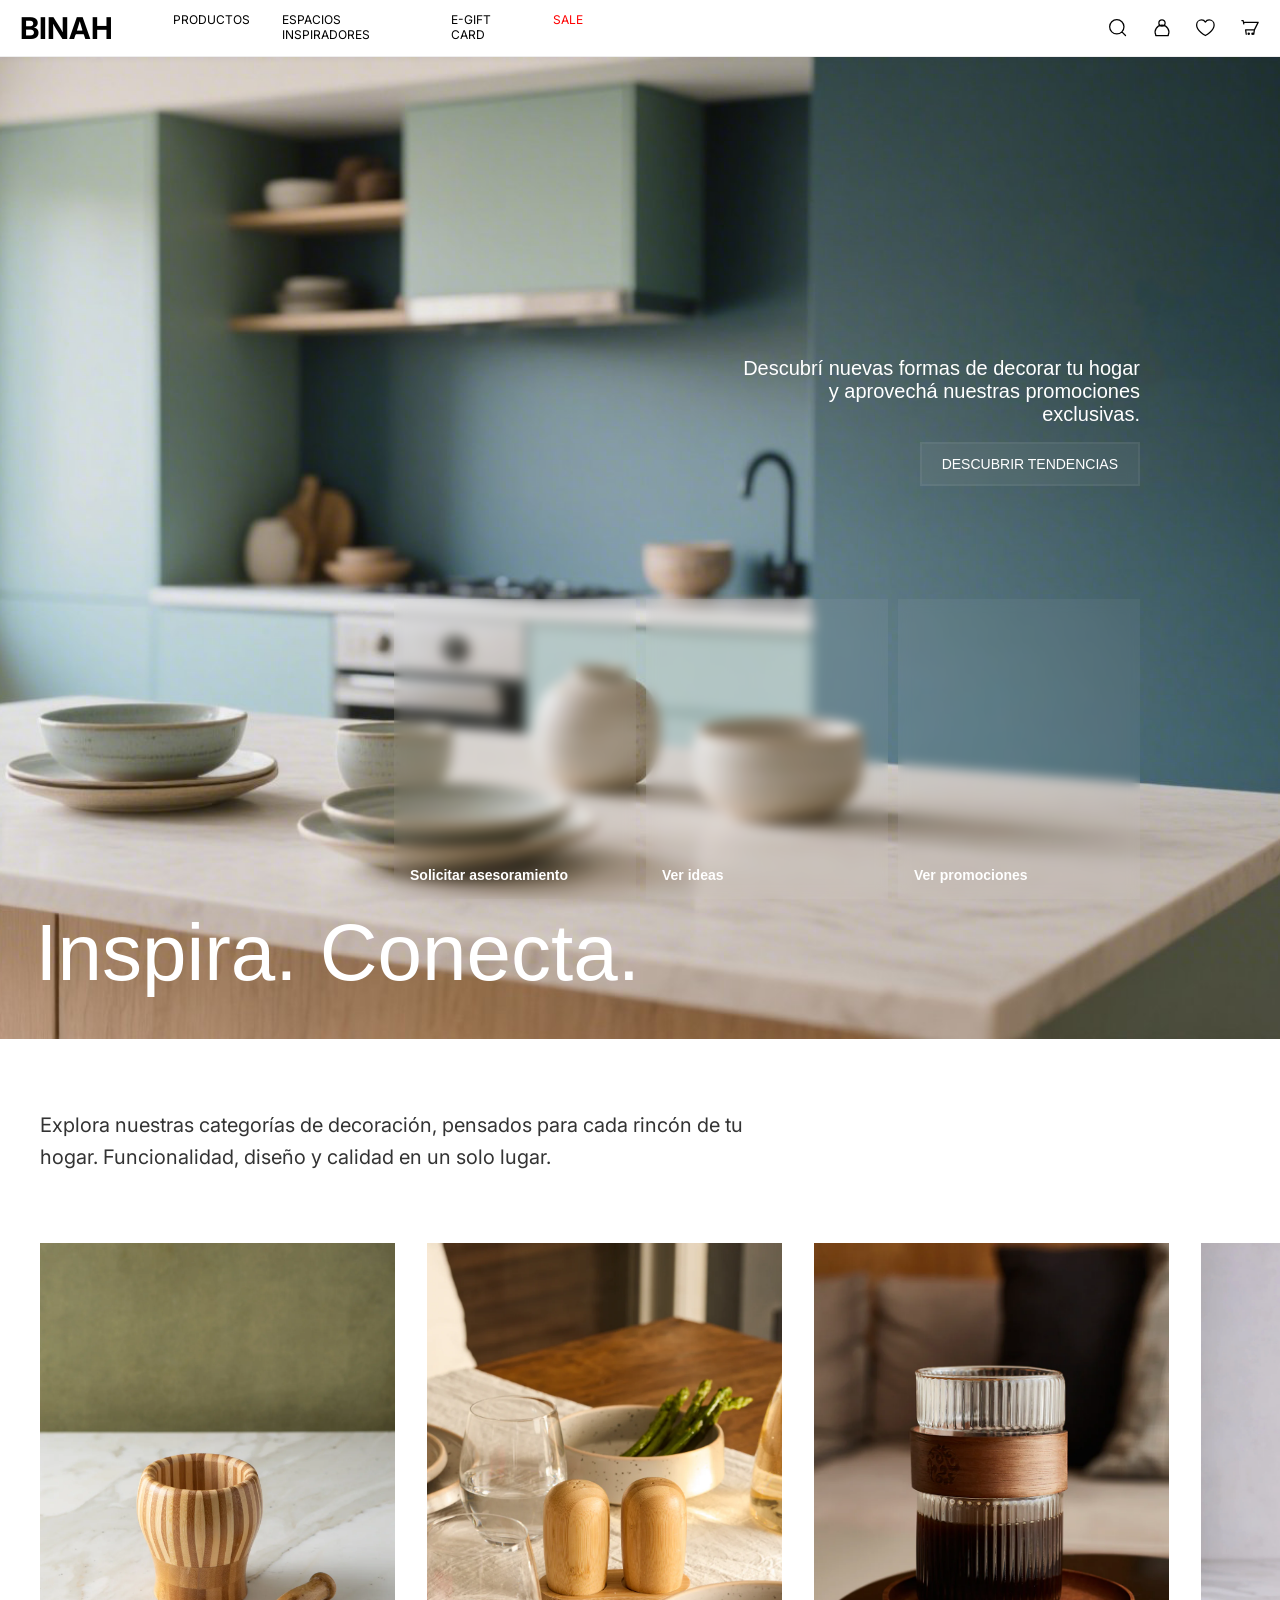
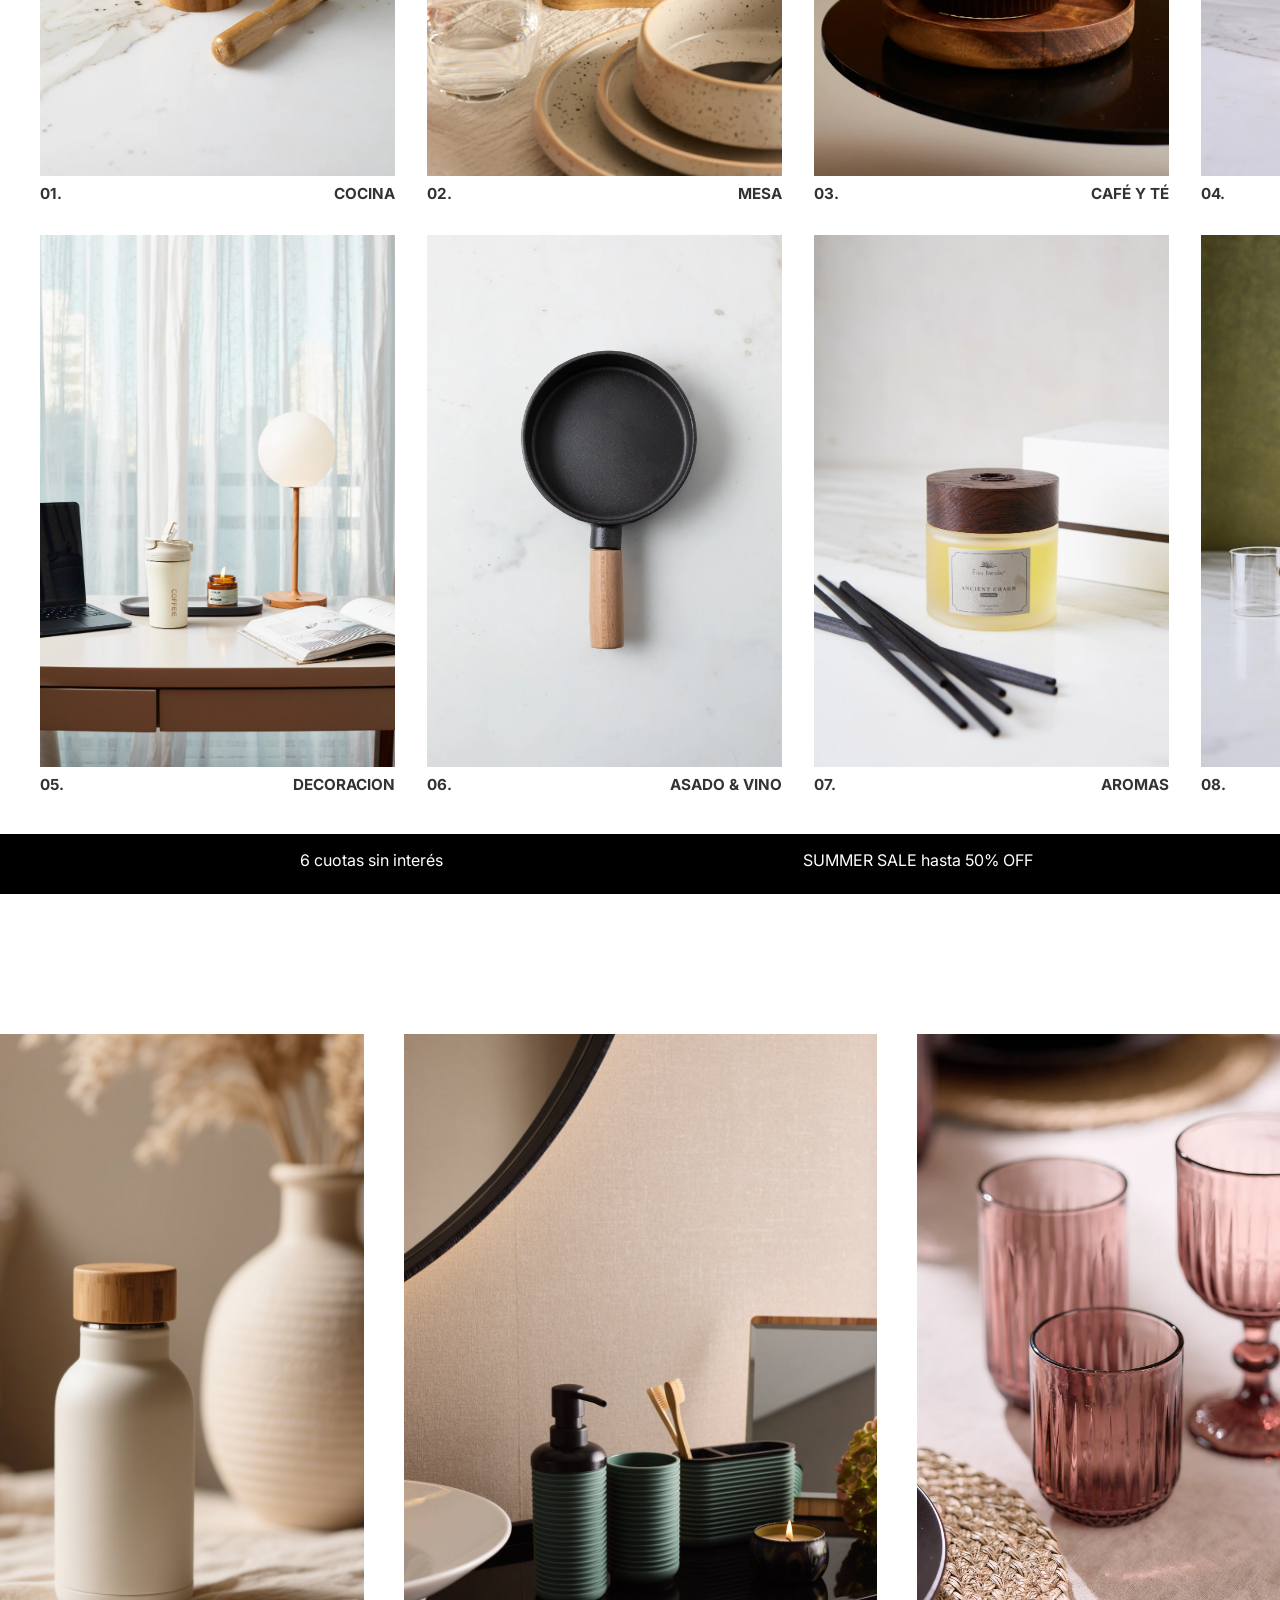
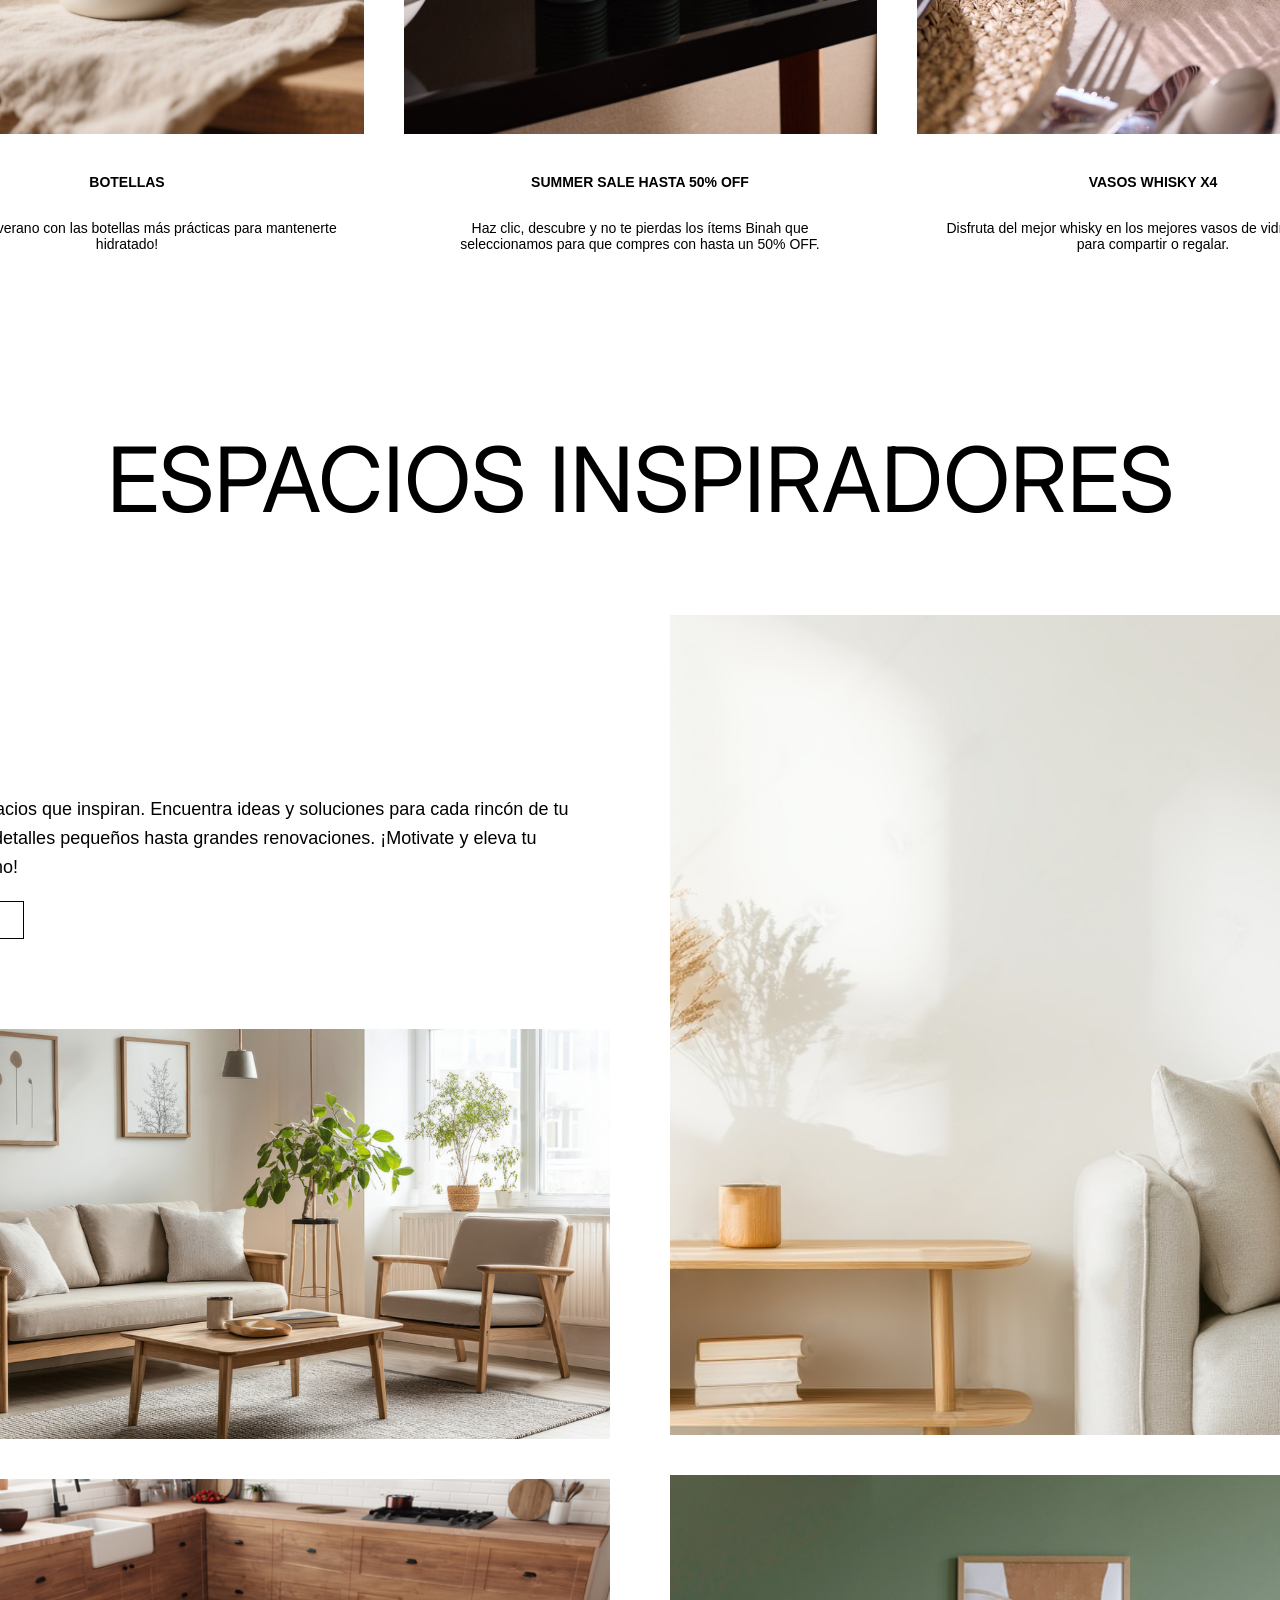
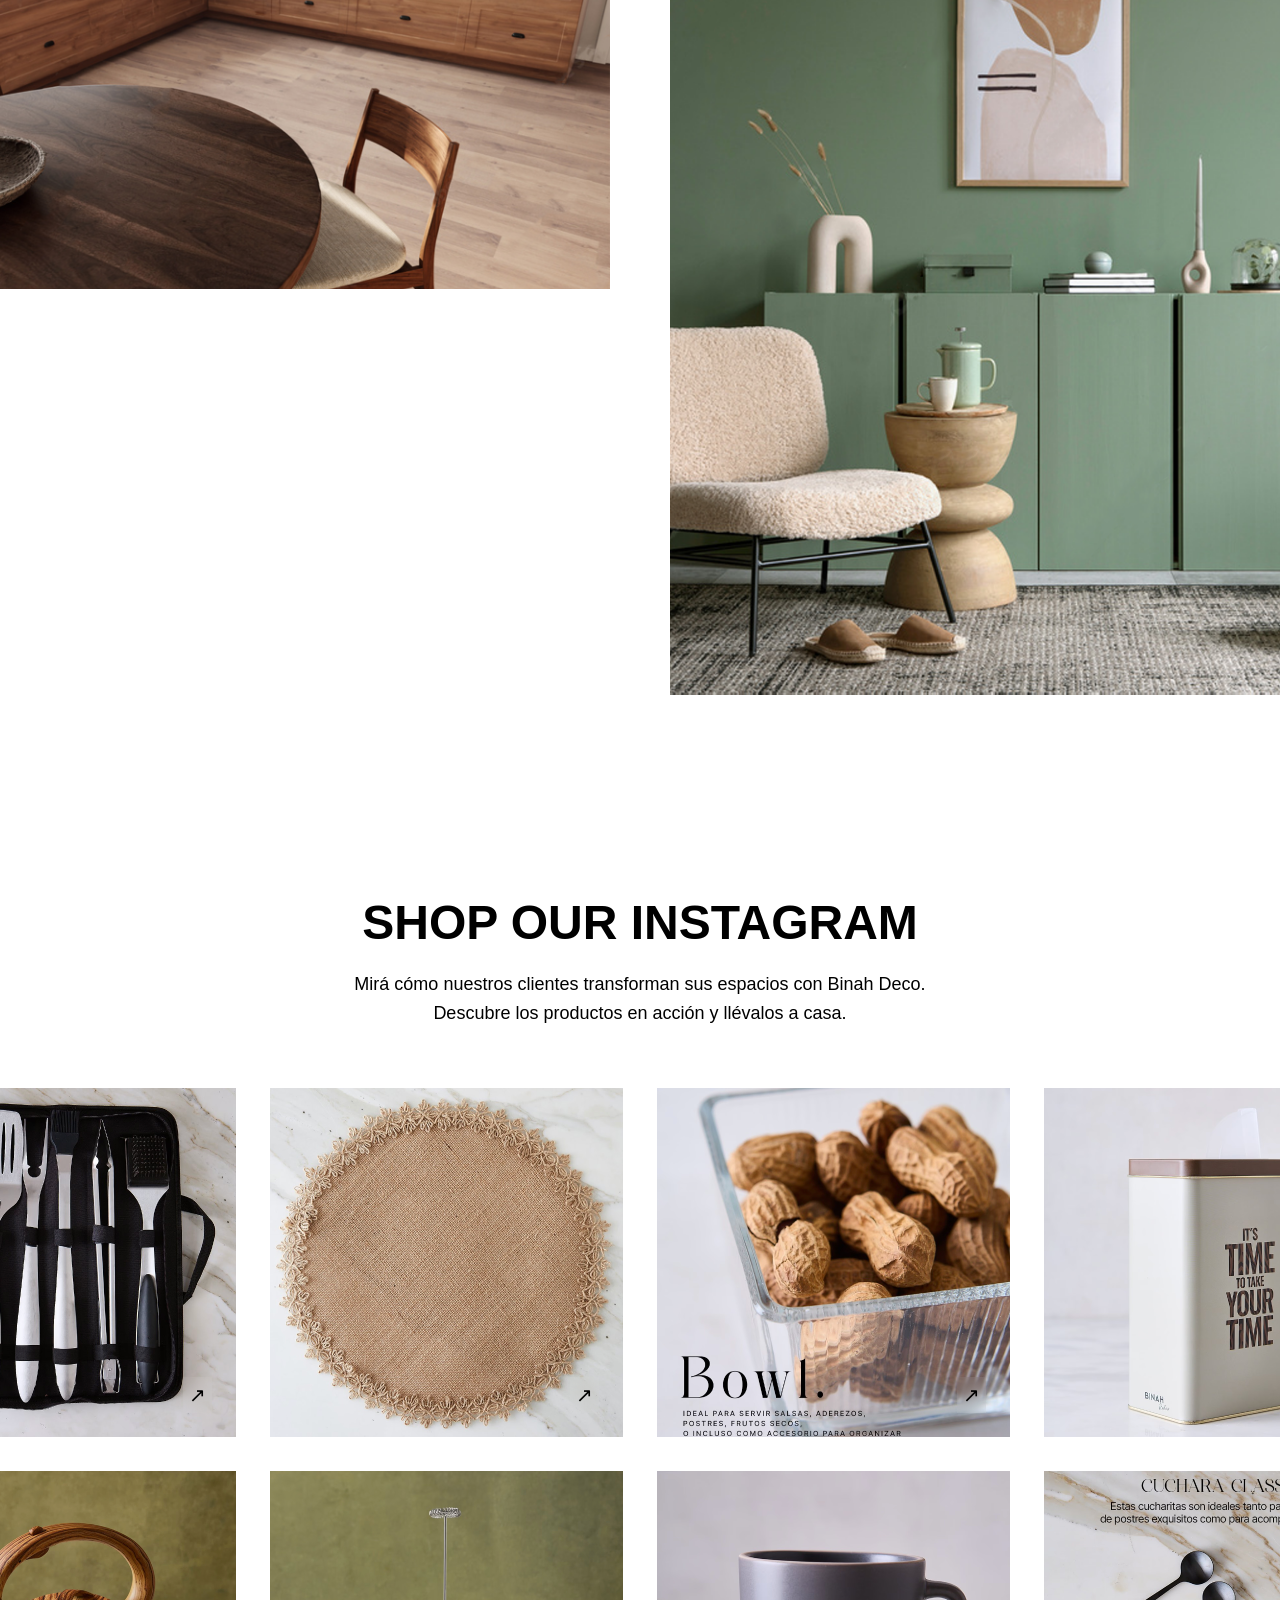
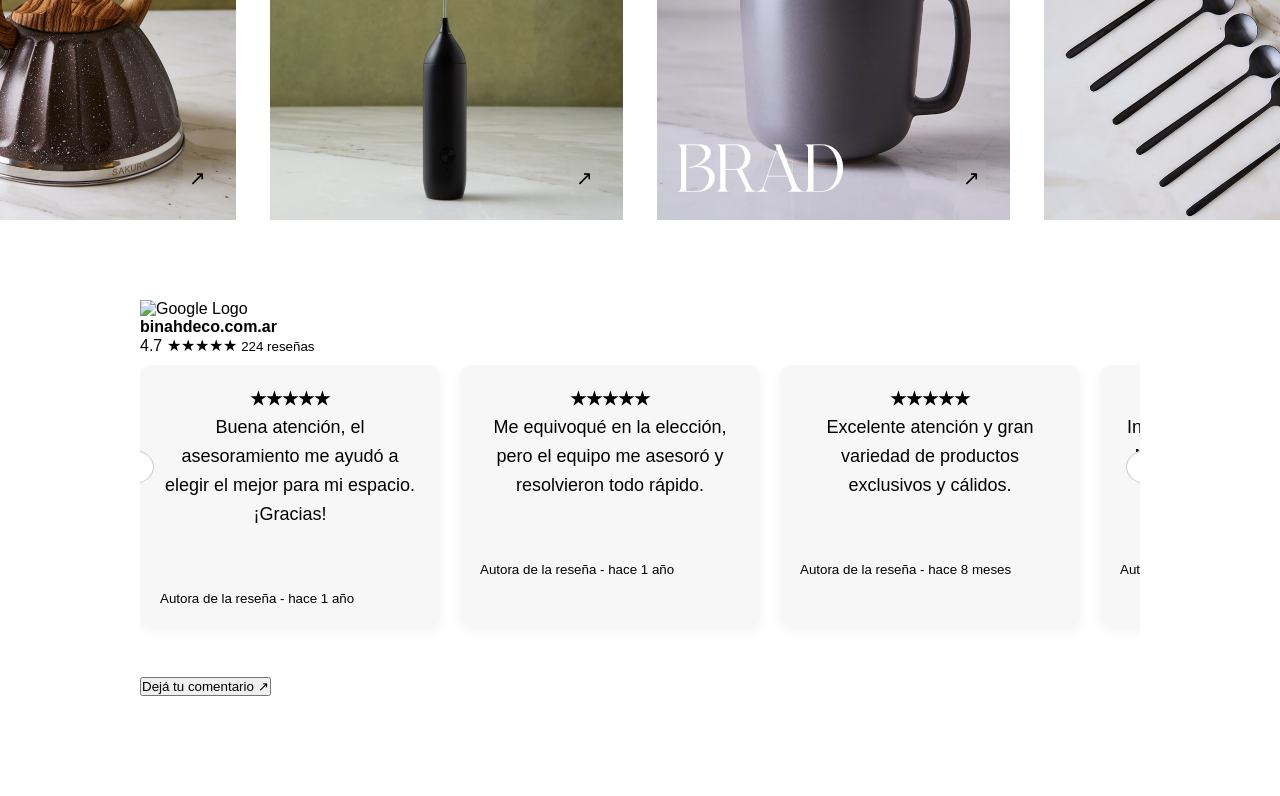
==== index2.html @ 35eef758 "Primer commit: proyecto inicial" ====
<!DOCTYPE html>
<html lang="es">
<head>
  <meta charset="UTF-8" />
  <meta name="viewport" content="width=device-width, initial-scale=1.0" />
  <title>Navbar Binah con Heroicons</title>

  <!-- Google Fonts: Inter -->
  <link href="https://fonts.googleapis.com/css2?family=Inter:wght@400&display=swap" rel="stylesheet">

  <!-- CSS -->
  <link rel="stylesheet" href="styles.css" />
</head>
<body>

  <header class="navbar">
    <div class="logo">BINAH</div>

    <nav class="nav-links">
      <a href="#">PRODUCTOS</a>
      <a href="#">ESPACIOS INSPIRADORES</a>
      <a href="#">E-GIFT CARD</a>
      <a href="#" class="sale">SALE</a>
    </nav>
    <div class="nav-icons">
      <!-- Buscar -->
      <svg xmlns="http://www.w3.org/2000/svg" fill="none" viewBox="0 0 24 24" stroke-width="1.5" stroke="currentColor" class="icon">
        <path stroke-linecap="round" stroke-linejoin="round" d="M21 21l-4.35-4.35m0 0A7.5 7.5 0 104.5 4.5a7.5 7.5 0 0012.15 12.15z" />
      </svg>

      <!-- Usuario -->
      <svg xmlns="http://www.w3.org/2000/svg" fill="none" viewBox="0 0 24 24" stroke-width="1.5" stroke="currentColor" class="icon">
        <path stroke-linecap="round" stroke-linejoin="round" d="M15.75 6a3.75 3.75 0 11-7.5 0 3.75 3.75 0 017.5 0zM4.5 20.25a8.25 8.25 0 1115 0v.75H4.5v-.75z" />
      </svg>

      <!-- Corazón -->
      <svg xmlns="http://www.w3.org/2000/svg" fill="none" viewBox="0 0 24 24" stroke-width="1.5" stroke="currentColor" class="icon">
        <path stroke-linecap="round" stroke-linejoin="round" d="M21.75 8.25c0-3.375-2.625-6-6-6-1.875 0-3.563 1.125-4.5 2.625C10.313 3.375 8.625 2.25 6.75 2.25c-3.375 0-6 2.625-6 6 0 7.125 10.5 12.75 10.5 12.75S21.75 15.375 21.75 8.25z" />
      </svg>

      <!-- Carrito -->
      <svg xmlns="http://www.w3.org/2000/svg" fill="none" viewBox="0 0 24 24" stroke-width="1.5" stroke="currentColor" class="icon">
        <path stroke-linecap="round" stroke-linejoin="round" d="M2.25 3h1.5l.813 4.065M6.75 14.25h10.5l4.5-9H5.31m1.44 9L7.5 19.5M16.5 19.5l.75-5.25m-6.75 5.25a.75.75 0 100-1.5.75.75 0 000 1.5zM15 19.5a.75.75 0 100-1.5.75.75 0 000 1.5z" />
      </svg>
    </div>
  </header>
  <section class="section-container">
    <div class="fixed-content">
      <p>Descubrí nuevas formas de decorar tu hogar y aprovechá nuestras promociones exclusivas.</p>
      <button class="cta-button">Descubrir tendencias</button>
    </div>
  
    <div class="cards-container">
      <div class="card card1">
        <div class="card-front">Solicitar asesoramiento</div>
        <div class="card-back">Te ayudamos a crear el espacio perfecto. ¡Asesoramiento personalizado para tu hogar!</div>
      </div>
  
      <div class="card card2">
        <div class="card-front">Ver ideas</div>
        <div class="card-back">Inspiración para cada rincón. Pequeños espacios, cocinas, livings y más...</div>
      </div>
  
      <div class="card card3">
        <div class="card-front">Ver promociones</div>
        <div class="card-back">Hasta 50% OFF en muebles y deco para renovar tu casa sin gastar de más.</div>
      </div>
    </div>
      <div class="inspiran">
        <div class="inspiran-text">Inspira. Conecta.</div>
      </div>
    </section>
    

    <section class="productos">
        <div class="texto-categorias">
          <p>
            Explora nuestras categorías de decoración, pensados para cada rincón de tu hogar.  
            Funcionalidad, diseño y calidad en un solo lugar.
          </p>
        </div>

      <div class="grid-productos">

        <div class="producto">
          <div class="img-container">
            <img src="img/cocina.webp" alt="01 - Cocina">
            <div class="overlay"></div>
          </div>
          <div class="etiqueta">
              <div class="numero">01.</div>
              <span class="categoria">COCINA</span>
          </div>
        </div>

        <div class="producto">
          <div class="img-container">
            <img src="img/BINAH_128.jpg.webp" alt="02 - Mesa">
            <div class="overlay"></div>
          </div>
          <div class="etiqueta">
            <div class="numero">02.</div>
            <span class="categoria">MESA</span>
          </div>
        </div>

        <div class="producto">
          <div class="img-container">
            <img src="img/cafe.webp" alt="03 - Café y Té">
            <div class="overlay"></div>
          </div>
          <div class="etiqueta">
            <div class="numero">03.</div>
            <span class="categoria">CAFÉ Y TÉ</span>
          </div>
        </div>

        <div class="producto">
          <div class="img-container">
            <img src="img/Imagen.jpg" alt="04 - Baño">
            <div class="overlay"></div>
          </div>
          <div class="etiqueta">
            <div class="numero">04.</div>
            <span class="categoria">BAÑO</span>
          </div>
        </div>

        <div class="producto">
          <div class="img-container">
            <img src="img/deco.webp" alt="05 - Decoracion">
            <div class="overlay"></div>
          </div>
          <div class="etiqueta">
            <div class="numero">05.</div>
            <span class="categoria">DECORACION</span>
          </div>
        </div>

        <div class="producto">
          <div class="img-container">
            <img src="img/asado.webp" alt="06 - ASADO & VINO">
            <div class="overlay"></div>
          </div>
          <div class="etiqueta">
            <div class="numero">06.</div>
            <span class="categoria">ASADO & VINO</span>
          </div>
        </div>

        <div class="producto">
          <div class="img-container">
            <img src="img/BINAH16244.jpg.webp" alt="07 - Café y Té">
            <div class="overlay"></div>
          </div>
          <div class="etiqueta">
            <div class="numero">07.</div>
            <span class="categoria">AROMAS</span>
          </div>
        </div>

        <div class="producto">
          <div class="img-container">
            <img src="img/004241.jpg.webp" alt="08 - Baño">
            <div class="overlay"></div>
          </div>
          <div class="etiqueta">
            <div class="numero">08.</div>
            <span class="categoria">COLLECTION</span>
          </div>
        </div>
    </section>
    
    <section class="banner">
      <div class="carrusel">
        <div class="banner-texto">6 cuotas sin interés</div>
        <div class="banner-texto">SUMMER SALE hasta 50% OFF</div>
        <div class="banner-texto">10% off con transferencia</div>
        <div class="banner-texto">6 cuotas sin interés</div>
        <div class="banner-texto">SUMMER SALE hasta 50% OFF</div>
        <div class="banner-texto">10% off con transferencia</div>
      </div>
    </section>

    <section class="promociones-section">
      <div class="promo-card">
        <div class="promo-image-container">
          <img src="img/01promociones.png" alt="Botellas" />

        </div>
        <div class="promo-text">
          <h3>BOTELLAS</h3>
          <p>¡Disfruta del verano con las botellas más prácticas para mantenerte hidratado!</p>
        </div>
      </div>
    
      <div class="promo-card">
        <div class="promo-image-container">
          <img src="img/BINAH_002_f612bd32-daa3-4259-9622-390a1054abc7.jpg" alt="Summer Sale" />
        </div>
        <div class="promo-text">
          <h3>SUMMER SALE HASTA 50% OFF</h3>
          <p>Haz clic, descubre y no te pierdas los ítems Binah que seleccionamos para que compres con hasta un 50% OFF.</p>
        </div>
      </div>
    
      <div class="promo-card">
        <div class="promo-image-container">
          <img src="img/BINAH00020USOWEB_82a49e91-ad88-4d69-8187-4b93c7827365.jpg.webp" alt="Vasos Whisky" />
        </div>
        <div class="promo-text">
          <h3>VASOS WHISKY X4</h3>
          <p>Disfruta del mejor whisky en los mejores vasos de vidrio, perfectos para compartir o regalar.</p>
        </div>
      </div>
    </section>
    <section class="banner2">
      <div class="carrusel2">
        <div class="banner-texto2">ESPACIOS INSPIRADORES</div>
      </div>
    </section>

    <section class="room-inspiration">
      <div class="room-grid">
        <div class="left-column">
          <div class="text-block">
            <p>Descubre espacios que inspiran. Encuentra ideas y soluciones para cada rincón de tu hogar, desde detalles pequeños hasta grandes renovaciones. ¡Motivate y eleva tu estilo al máximo!</p>
            <button class="cta-button2">Explorar Ideas</button>
          </div>
          <img src="img/Inspiracion/01.png" alt="Espacio Living" class="img-horizontal" />
          <img src="img/Inspiracion/04.png" alt="Cocina" class="img-horizontal" />
        </div>
        <div class="right-column">
          <img src="img/Inspiracion/03.png" alt="Consola Deco" class="img-vertical" />
          <img src="img/Inspiracion/02.png" alt="Espacio Verde" class="img-vertical" />
        </div>
      </div>
    </section>


    <section class="shop-instagram">
      <div class="content-wrapper">
        <h2>SHOP OUR INSTAGRAM</h2>
        <p>
          Mirá cómo nuestros clientes transforman sus espacios con Binah Deco. <br>
          Descubre los productos en acción y llévalos a casa.
        </p>
    
        <div class="image-grid">
          <!-- CARD -->
          <div class="insta-card">
            <img src="img/Instagram/Variant 1.png" alt="Producto 1" />
            <div class="icon-hover">
              <span>&#8599;</span>
            </div>
          </div>
    
          <!-- Copia y cambia las imágenes -->
          <div class="insta-card"><img src="img/Instagram/02.png" alt="Producto 2"/><div class="icon-hover"><span>&#8599;</span></div></div>
          <div class="insta-card"><img src="img/Instagram/03.png" alt="Producto 3"/><div class="icon-hover"><span>&#8599;</span></div></div>
          <div class="insta-card"><img src="img/Instagram/04.png" alt="Producto 4"/><div class="icon-hover"><span>&#8599;</span></div></div>
          <div class="insta-card"><img src="img/Instagram/05.png" alt="Producto 5"/><div class="icon-hover"><span>&#8599;</span></div></div>
          <div class="insta-card"><img src="img/Instagram/06.png" alt="Producto 6"/><div class="icon-hover"><span>&#8599;</span></div></div>
          <div class="insta-card"><img src="img/Instagram/07.png" alt="Producto 7"/><div class="icon-hover"><span>&#8599;</span></div></div>
          <div class="insta-card"><img src="img/Instagram/08.png" alt="Producto 8"/><div class="icon-hover"><span>&#8599;</span></div></div>
        </div>
    
        <!-- REVIEWS GOOGLE -->
        <div class="google-reviews">
          <div class="review-header">
            <img src="google-logo.png" alt="Google Logo" />
            <div>
              <strong>binahdeco.com.ar</strong><br />
              <span>4.7 ★★★★★</span> <small>224 reseñas</small>
            </div>
          </div>
        
          <!-- CARRUSEL -->
          <div class="review-carousel-container">
            <button class="carousel-btn left" onclick="scrollReviews(-1)">←</button>
            
            <div class="review-carousel" id="review-carousel">
              <div class="review-card">
                <p><strong>★★★★★</strong><br/>Buena atención, el asesoramiento me ayudó a elegir el mejor para mi espacio. ¡Gracias!</p>
                <small>Autora de la reseña - hace 1 año</small>
              </div>
              <div class="review-card">
                <p><strong>★★★★★</strong><br/>Me equivoqué en la elección, pero el equipo me asesoró y resolvieron todo rápido.</p>
                <small>Autora de la reseña - hace 1 año</small>
              </div>
              <div class="review-card">
                <p><strong>★★★★★</strong><br/>Excelente atención y gran variedad de productos exclusivos y cálidos.</p>
                <small>Autora de la reseña - hace 8 meses</small>
              </div>
              <div class="review-card">
                <p><strong>★★★★★</strong><br/>Inspiración, calidad y atención. Me ayudaron a elegir justo lo que necesitaba.</p>
                <small>Autora de la reseña - hace 2 años</small>
              </div>
            </div>
            
            <button class="carousel-btn right" onclick="scrollReviews(1)">→</button>
          </div>
        
          <button class="review-cta">Dejá tu comentario ↗</button>
        </div>
      </div>
    </section>

  </div>
</body>
</html>
---- styles.css ----
* {
    margin: 0;
    padding: 0;
    box-sizing: border-box;
  }
  
  body {
    font-family: 'Inter', sans-serif;
  }
  
  .navbar {
    position: sticky;
    top: 0;
    z-index: 999;
    background-color: #fff;
    display: flex;
    align-items: center;
    justify-content: space-between;
    padding: 10px 20px;
    border-bottom: 1px solid #eee;
    box-shadow: 0 2px 5px rgba(0, 0, 0, 0.05);
  }
  
  .logo {
    font-size: 30px;
    font-weight: bold;
  }
  
  .nav-links {
    display: flex;
    gap: 32px;
    margin-left: 60px;
  }
  
  .nav-links a {
    text-decoration: none;
    color: #000;
    font-size: 12px;
    position: relative;
    padding-bottom: 2px;
    transition: all 0.2s ease;
  }
  
  .nav-links a:hover::after {
    content: "";
    position: absolute;
    width: 100%;
    height: 1px;
    background: #000;
    left: 0;
    bottom: 0;
  }
  
  .nav-links .sale {
    color: red;
  }
  
  .nav-icons {
    display: flex;
    gap: 24px;
    margin-left: 525px; /* separación íconos */
  }
  
  .icon {
    width: 20px;
    height: 20px;
    color: #000;
    cursor: pointer;
    transition: color 0.2s ease;
  }
  
  .icon:hover {
    color: #888;
  }
  
body {
    font-family: 'Inter', sans-serif;
  }
  
  .asesoramiento-section {
    position: relative;
    width: 100%;
    height: 982px;
    background-image: url('fondo.jpg'); /* Reemplazá con tu imagen */
    background-size: cover;
    background-position: center;
    display: flex;
    align-items: flex-end;
    justify-content: flex-end;
    padding: 60px 140px;
  }
  
  .contenido {
    display: flex;
    flex-direction: column;
    align-items: flex-end;
    gap: 20px;
  }
  
  .intro-text {
    font-size: 20px;
    color: #fff;
    max-width: 400px;
    text-align: right;
  }
  
  .cta {
    padding: 12px 20px;
    background-color: #fff;
    border: none;
    font-weight: bold;
    cursor: pointer;
    transition: background-color 0.3s;
    font-family: 'Inter', sans-serif;
  }
  
  .cta:hover {
    background-color: #3E5C76;
    color: #fff;
  }
  
  .section-container {
    position: relative;
    width: 100%;
    height: 982px;
    background: url('ruta-de-tu-imagen.jpg') no-repeat center/cover;
    display: flex;
    align-items: flex-end;
    justify-content: flex-end;
    padding: 40px 140px;
    box-sizing: border-box;
    padding-bottom: 140px;
  }
  
  .content-box {
    max-width: 400px;
    margin-right: 40px;
    text-align: right;
  }
  
  .content-box p {
    font-family: 'Helvetica Neue', sans-serif; /* o la que estés usando */
    font-size: 20px;
    color: #000;
    margin-bottom: 16px;
  }
  
  .cta-button {
    background-color: transparent;
    border: 2px solid #000;
    color: #000;
    padding: 12px 20px;
    font-size: 14px;
    font-weight: bold;
    text-transform: uppercase;
    cursor: pointer;
    transition: all 0.3s ease;
  }
  
  .cta-button:hover {
    background-color: #3E5C76;
    color: #fff;
    border-color: #3E5C76;
  }
  
 .section-container {
  font-family: 'Inter', sans-serif;
  position: relative;
  width: 100%;
  height: 982px;
  background: url(img/01.png) no-repeat center/cover;
  padding: 40px 140px;
  box-sizing: border-box;
  font-family: 'Helvetica Neue', sans-serif;
}

.fixed-content {
  position: absolute;
  top: 300px;
  right: 140px;
  text-align: right;
  max-width: 400px;
  z-index: 10;

}

.fixed-content p {
  font-size: 20px;
  color: #ffffff;
  margin-bottom: 16px;
}

.cta-button {
  background: rgba(255, 255, 255, 0.05);
  backdrop-filter: blur(6px);
  color: #ffffff;
  padding: 12px 20px;
  font-size: 14px;
  font-weight:normal;
  text-transform: uppercase;
  cursor: pointer;
  transition: all 0.3s ease;
  border-color:rgba(255, 255, 255, 0.05);
}

.cta-button:hover {
  background-color: #3E5C76;
  color: #fff;
  border-color: #3E5C76;
}

.cards-container {
  display: flex;
  gap: 10px;
  margin-top: 160px;
  justify-content: flex-end;
  margin-bottom: 100px;
}

.card {
  width: 242px;
  height: 300px;
  background: rgba(255, 255, 255, 0.05);
  backdrop-filter: blur(6px);
  overflow: hidden;
  cursor: pointer;
  position: relative;
  border-radius: 0;
  padding: 16px;
  box-sizing: border-box;
  display: flex;
  flex-direction: column;
  justify-content: flex-end;
  transition: background-color 0.3s ease;
}

.card .card-front {
  font-size: 14px;
  font-weight: 600;
  color: #ffffff;
  text-align:left;
  z-index: 2;
}

.card .card-back {
  position: absolute;
  bottom: 100px;
  left: 0;
  right: 0;
  opacity: 0;
  transform: translateY(20px);
  transition: all 0.3s ease;
  padding: 16px;
  font-size: 12px;
  color: #fff;
  text-align:center;
  line-height: 1.4;
  pointer-events: none;
}

.inspiran{
  position: absolute;
  text-align: center;
  margin-right: 500px;
  
}

.inspiran-text{
  font-style:inherit;
  font-size: 80px;
  color: #ffffff;
}

.card:hover .card-back {
  opacity: 1;
  transform: translateY(0);
  pointer-events: all;
}

.card1:hover {
  background-color: #3E5C76;
}

.card2:hover {
  background-color: #7B9EAE;
}

.card3:hover {
  background-color: #A8BCA0;
}



SIGUIENTE SECCION 


.productos {
  width: 100%;
  padding: 4rem 2rem;
  box-sizing: border-box;
  font-family: 'Inter', sans-serif;
}

.texto-categorias {
  max-width: 800px;
  margin: 70px 0;
}

.texto-categorias p {
  font-size: 20px;
  font-weight: 400;
  color: #333;
  line-height: 1.6;
  text-align: left;
  margin-left: 40px;
}

.grid-productos {
  display: grid;
  grid-template-columns: repeat(4, 1fr);
  gap: 2rem;
  justify-items: center;
  margin: 40px 40px;
}

.producto {
  width: 355px;
  display: flex;
  flex-direction: column;
  align-items: center;
  text-align: left;
}



.etiqueta {
  display: flex;
  justify-content: space-between;
  width: 100%;
  margin-top: 0.5rem;
  font-weight: bold;
  font-size: 0.95rem;
  text-transform: uppercase;
  color: #333;
}




/* Contenedor de imagen con posición relativa */
.img-container {
  position: relative;
  overflow: hidden;
  border-radius: 0;
}

/* Imagen base */
.img-container img {
  width: 100%;
  height: auto;
  display: block;
  object-fit: cover;
  transition: transform 0.3s ease;
}

/* Capa de overlay con blur y fondo semitransparente */
.overlay {
  position: absolute;
  top: 0;
  left: 0;
  width: 100%;
  height: 100%;
  backdrop-filter: blur(6px);
  -webkit-backdrop-filter: blur(6px); /* soporte Safari */
  background-color: rgba(0, 0, 0, 0.3); /* oscurece */
  opacity: 0;
  transition: opacity 0.3s ease;
  border-radius: 0;
  z-index: 2;
}

/* Efecto hover */
.img-container:hover .overlay {
  opacity: 1;
}

.img-container:hover img {
  transform: scale(1.05);
}

.etiqueta .numero {
  transition: none;
}

.etiqueta .categoria {
  transition: all 0.6s ease;
  text-align: right;
}

/* Al hacer hover, movemos la palabra al centro horizontalmente */
.producto:hover .categoria {
  transform: translateX(-100%);
  margin-left: 50%;
}
 


.banner {
  width: 100%;
  height: 60px;
  background-color: rgb(0, 0, 0);
  overflow: hidden;
  position: relative;
}
.carrusel {
  display: flex;
  gap: 60px;
  animation: slide 40s linear infinite;
  align-items: center;
  width: max-content; /* 👈 asegura que el ancho sea solo el del contenido */
}

.banner-texto {
  text-align: center;
  margin-top: 16px;
  white-space: nowrap;
  font-size: 16px;
  color: rgb(255, 255, 255);
  flex-shrink: 0;
  padding-left: 300px;
}

@keyframes slide {
  0% { transform: translateX(0); }
  100% { transform: translateX(-100%); }
}




.promociones-section {
  display: flex;
  justify-content: center;
  gap: 40px;
  padding: 140px 140px;
  background-color: #fff;
}

.promo-card {
  width: 473px;
  height: 851px;
  display: flex;
  flex-direction: column;
  align-items: center;
  font-family: 'Helvetica Neue', sans-serif;
}

.promo-image-container {
  position: relative;
  width: 473px;
  height: 700px;
  overflow: hidden;
}

.promo-image-container img {
  width: 100%;
  height: 100%;
  object-fit: cover;
  display: block;
  transition: transform 0.3s ease;
}

.promo-image-container .overlay {
  position: absolute;
  top: 0;
  left: 0;
  width: 100%;
  height: 100%;
  background: rgba(0, 0, 0, 0);
  transition: background-color 0.3s ease;
}

.promo-image-container:hover .overlay {
  background: rgba(0, 0, 0, 0.3);
}

.promo-text {
  padding: 20px;
  text-align: center;
}

.promo-text h3 {
  font-size: 14px;
  font-weight: bold;
  text-transform: uppercase;
  margin-top: 20px;
  margin-bottom: 20px;
}

.promo-text p {
  margin-top: 30px;
  font-size: 14px;
  font-weight: 400;
  color: #000;
}




.banner2 {
  width: 100%;
  height: 90px;
  background-color: rgb(255, 255, 255);
}

.carrusel2 {
  align-items: center;
}

.banner-texto2 {
  text-align: center;
  margin-bottom: 20PX;
  font-size: 90px;
  color: rgb(0, 0, 0);
}




.room-inspiration {
  background-color: #fff;
  padding: 100px 0;
  display: flex;
  justify-content: center;
  font-family: 'Helvetica Neue', sans-serif;
}

.room-grid {
  display: flex;
  gap: 60px;
  width: 1512px;
}

.left-column {
  width: 726px;
  display: flex;
  flex-direction: column;
  gap: 40px;
}

.text-block {
  padding-right: 40px;
  margin-top: 180px;
margin-bottom: 50px;
}

.text-block p {
  font-size: 18px;
  line-height: 1.6;
  margin-bottom: 20px;
}

.cta-button2 {
  padding: 10px 24px;
  border: 1px solid #000;
  background-color: transparent;
  font-size: 14px;
  cursor: pointer;
  transition: background 0.3s;
}

.cta-button2:hover {
  background-color: #3E5C76;
  color: #ffffff;
}

.img-horizontal {
  width: 726px;
  height: 410px;
  object-fit: cover;
}

.right-column {
  width: 726px;
  display: flex;
  flex-direction: column;
  gap: 40px;
}

.img-vertical {
  width: 726px;
  height: 820px;
  object-fit: cover;
}




.shop-instagram {
  padding: 100px 0;
  background-color: #fff;
  display: flex;
  justify-content: center;
  font-family: 'Helvetica Neue', sans-serif;
}

.content-wrapper {
  width: 1512px;
  display: flex;
  flex-direction: column;
  align-items: center;
}

.content-wrapper h2 {
  font-size: 48px;
  font-weight: 600;
  margin-bottom: 20px;
}

.content-wrapper p {
  font-size: 18px;
  line-height: 1.6;
  text-align: center;
  margin-bottom: 60px;
}

.image-grid {
  display: grid;
  grid-template-columns: repeat(4, 353px);
  grid-gap: 34px;
  margin-bottom: 80px;
}

.insta-card {
  position: relative;
  width: 353px;
  height: 349px;
  overflow: hidden;
  cursor: pointer;
}

.insta-card img {
  width: 100%;
  height: 100%;
  object-fit: cover;
  transition: filter 0.3s ease;
}

.icon-hover {
  background: rgba(255, 255, 255, 0.05);
backdrop-filter: blur(6px);
color: #000000;
  position: absolute;
  bottom: 24px;
  right: 24px;
  padding: 6px;
  transition: transform 0.3s ease;
  border-color: #000;
}

.icon-hover span {
  display: inline-block;
  font-size: 20px;
  transition: transform 0.3s ease;
}

.insta-card:hover img {
  filter: blur(2px);
}

.insta-card:hover .icon-hover span {
  transform: rotate(45deg);
}

/* Reviews Section */
.review-carousel-container {
  position: relative;
  width: 100%;
  max-width: 1000px;
  overflow: hidden;
  margin-bottom: 40px;
}

.review-carousel {
  display: flex;
  gap: 20px;
  scroll-behavior: smooth;
  overflow-x: auto;
  padding: 10px 0;
  scrollbar-width: none;
}

.review-carousel::-webkit-scrollbar {
  display: none;
}

.review-card {
  min-width: 300px;
  background-color: #f7f7f7;
  border-radius: 12px;
  padding: 20px;
  text-align: left;
  box-shadow: 0 4px 12px rgba(0,0,0,0.05);
}

.carousel-btn {
  position: absolute;
  top: 40%;
  transform: translateY(-50%);
  background-color: white;
  border: 1px solid #ccc;
  padding: 6px 12px;
  border-radius: 50%;
  cursor: pointer;
  z-index: 10;
  font-size: 18px;
  transition: background-color 0.3s ease;
}

.carousel-btn:hover {
  background-color: #eee;
}

.carousel-btn.left {
  left: -30px;
}

.carousel-btn.right {
  right: -30px;
}






/* Responsive */
@media (max-width: 1024px) {
  .grid-productos {
    grid-template-columns: repeat(2, 1fr);
  }

  .texto-categorias {
    margin: 50px 0;
  }
}
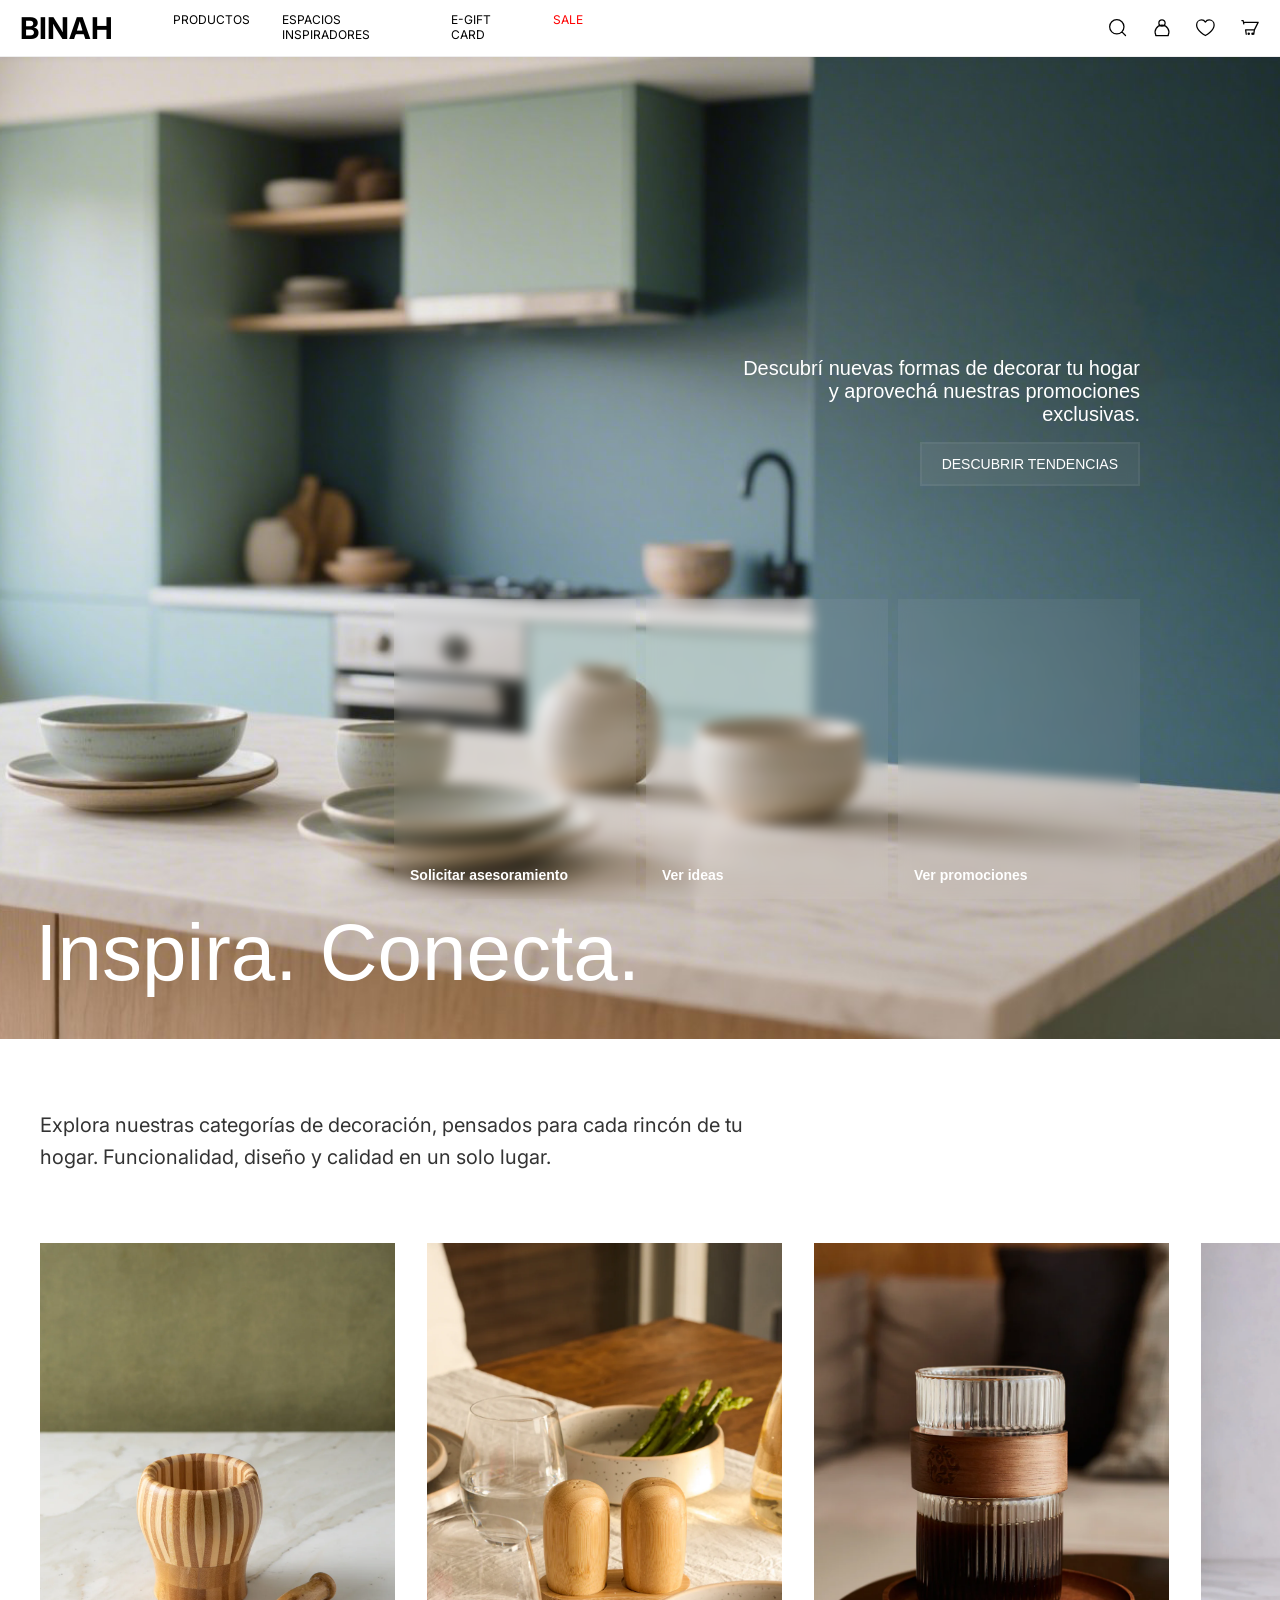
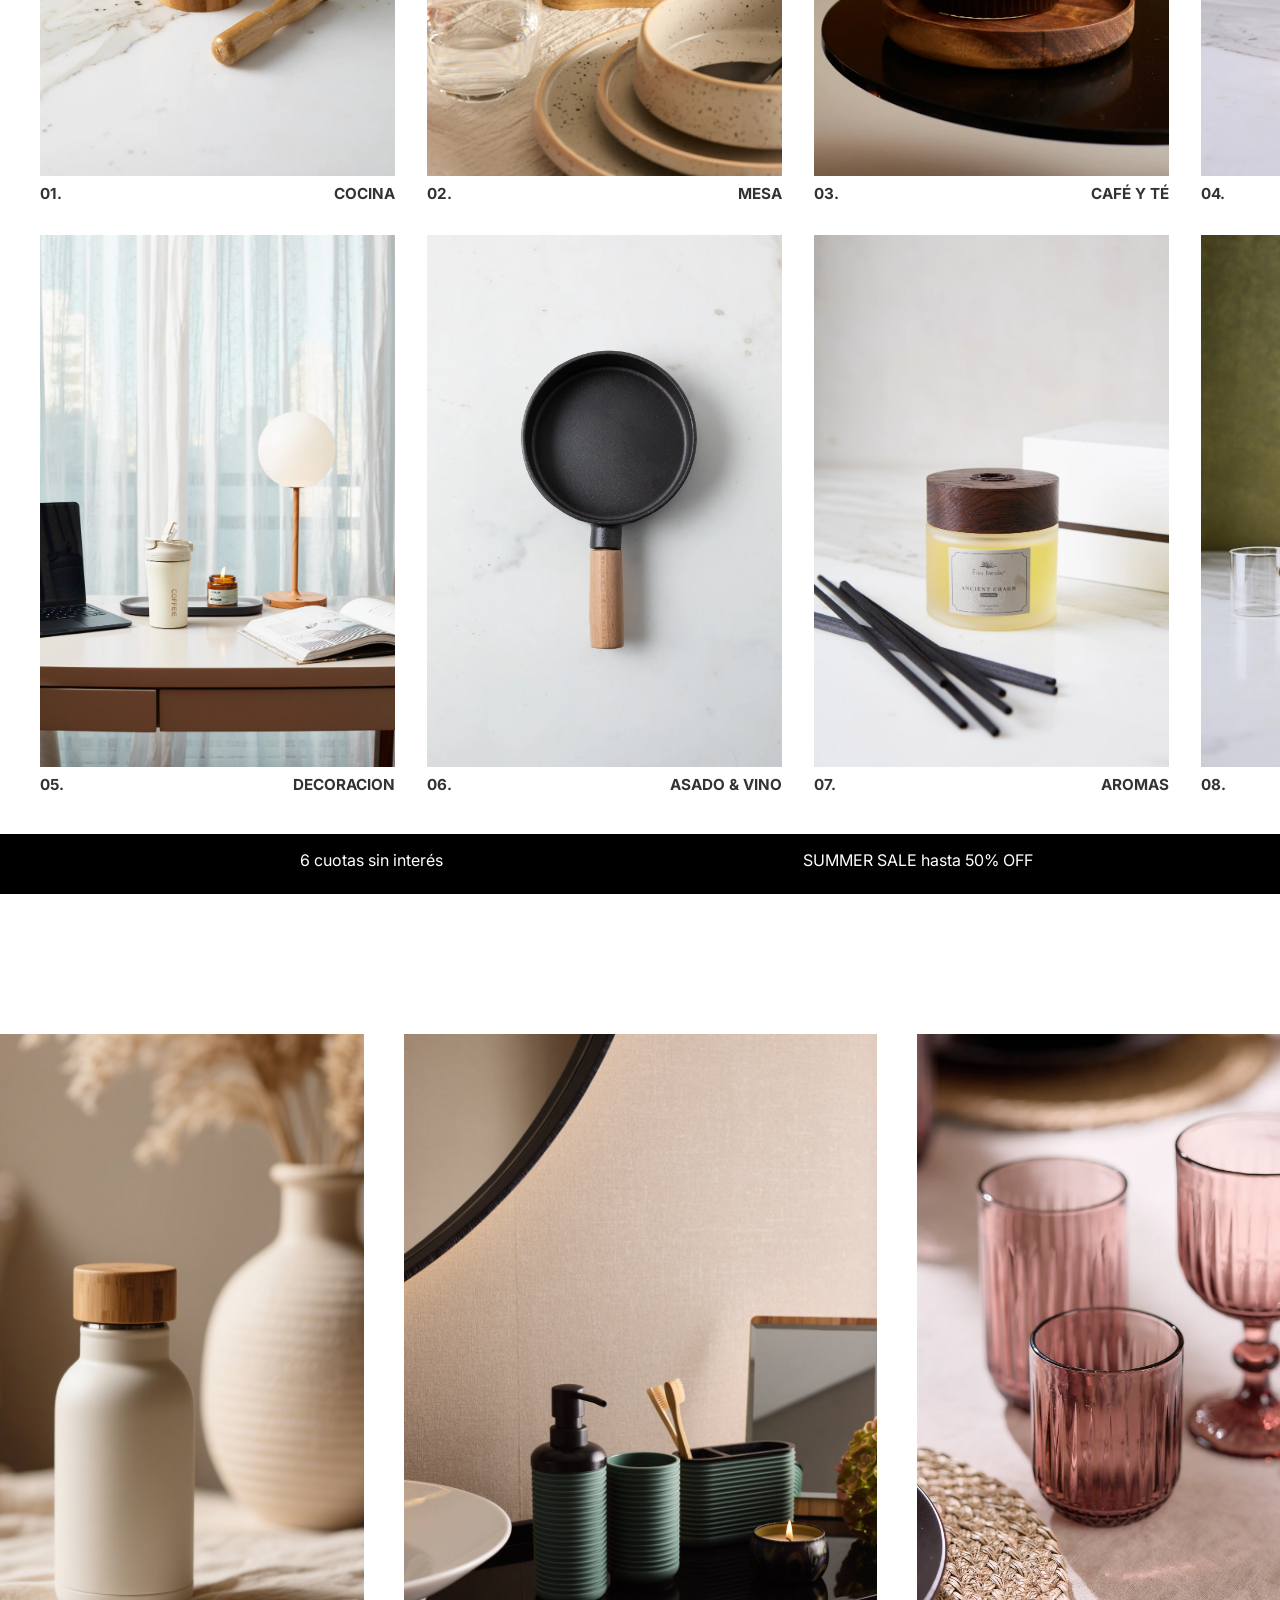
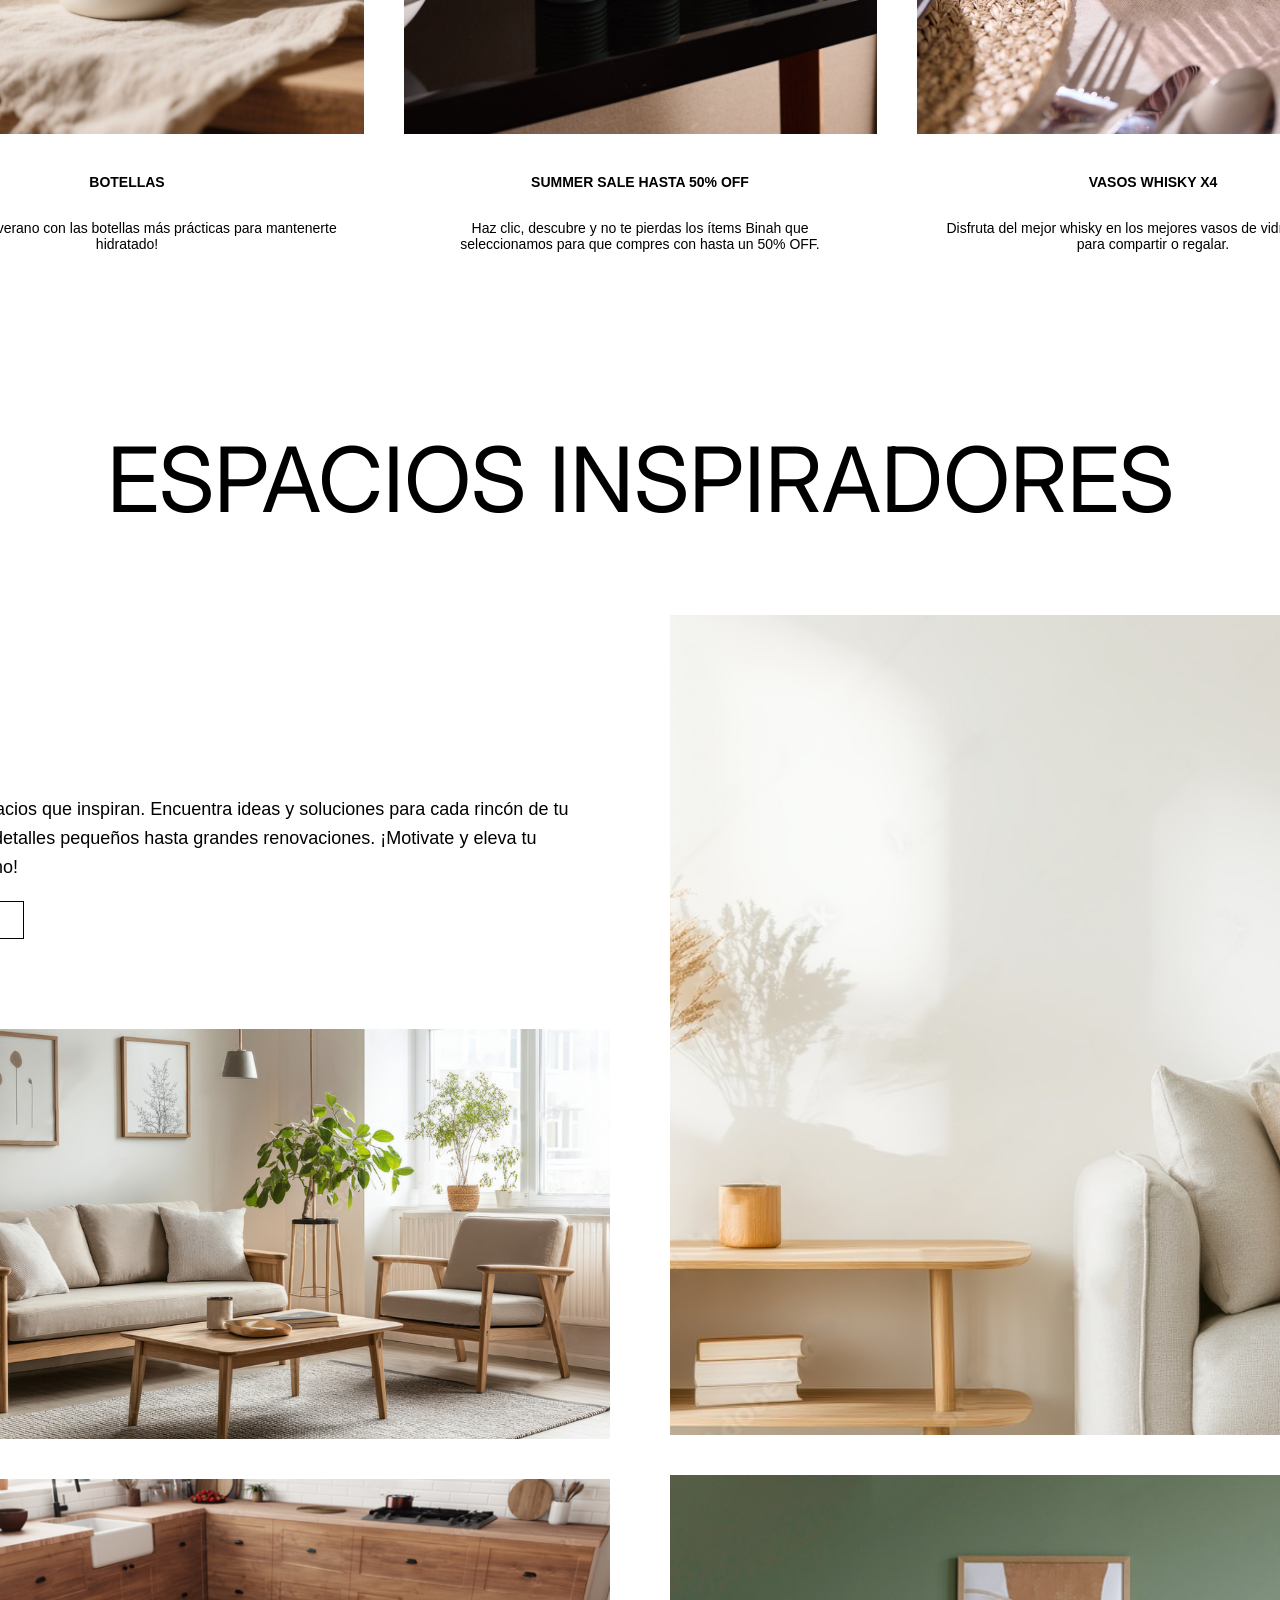
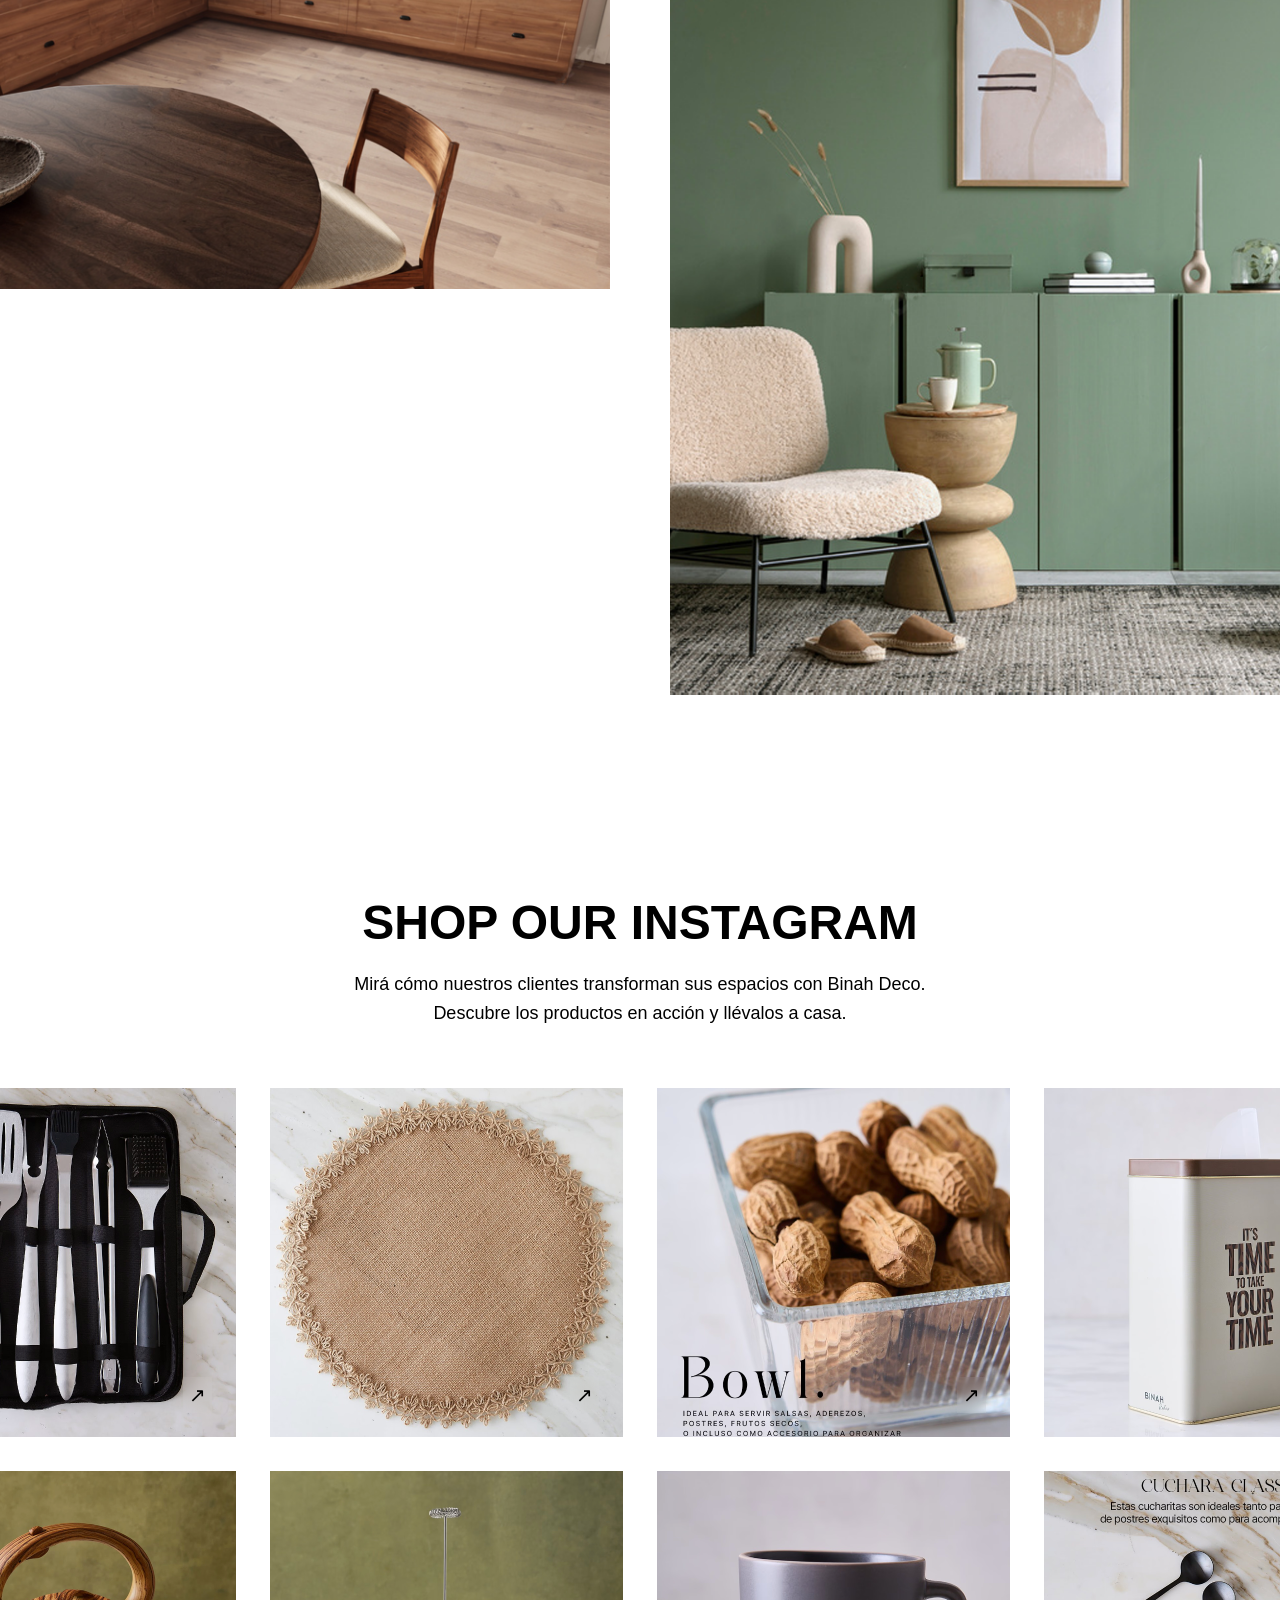
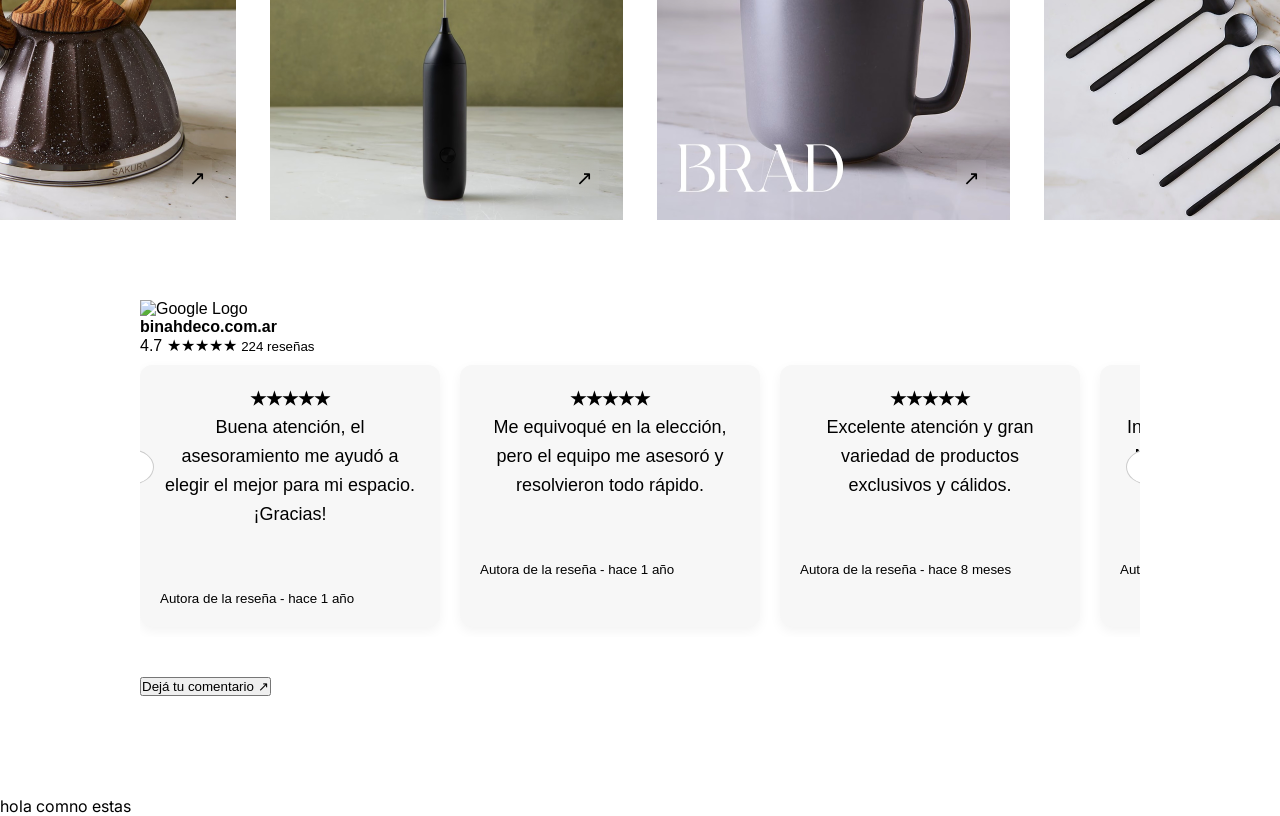
==== commit 1f5f64d8: "Descripción del cambio que hiciste" ====
--- a/index2.html
+++ b/index2.html
@@ -305,7 +305,7 @@
         </div>
       </div>
     </section>
-
+hola comno estas 
   </div>
 </body>
 </html>
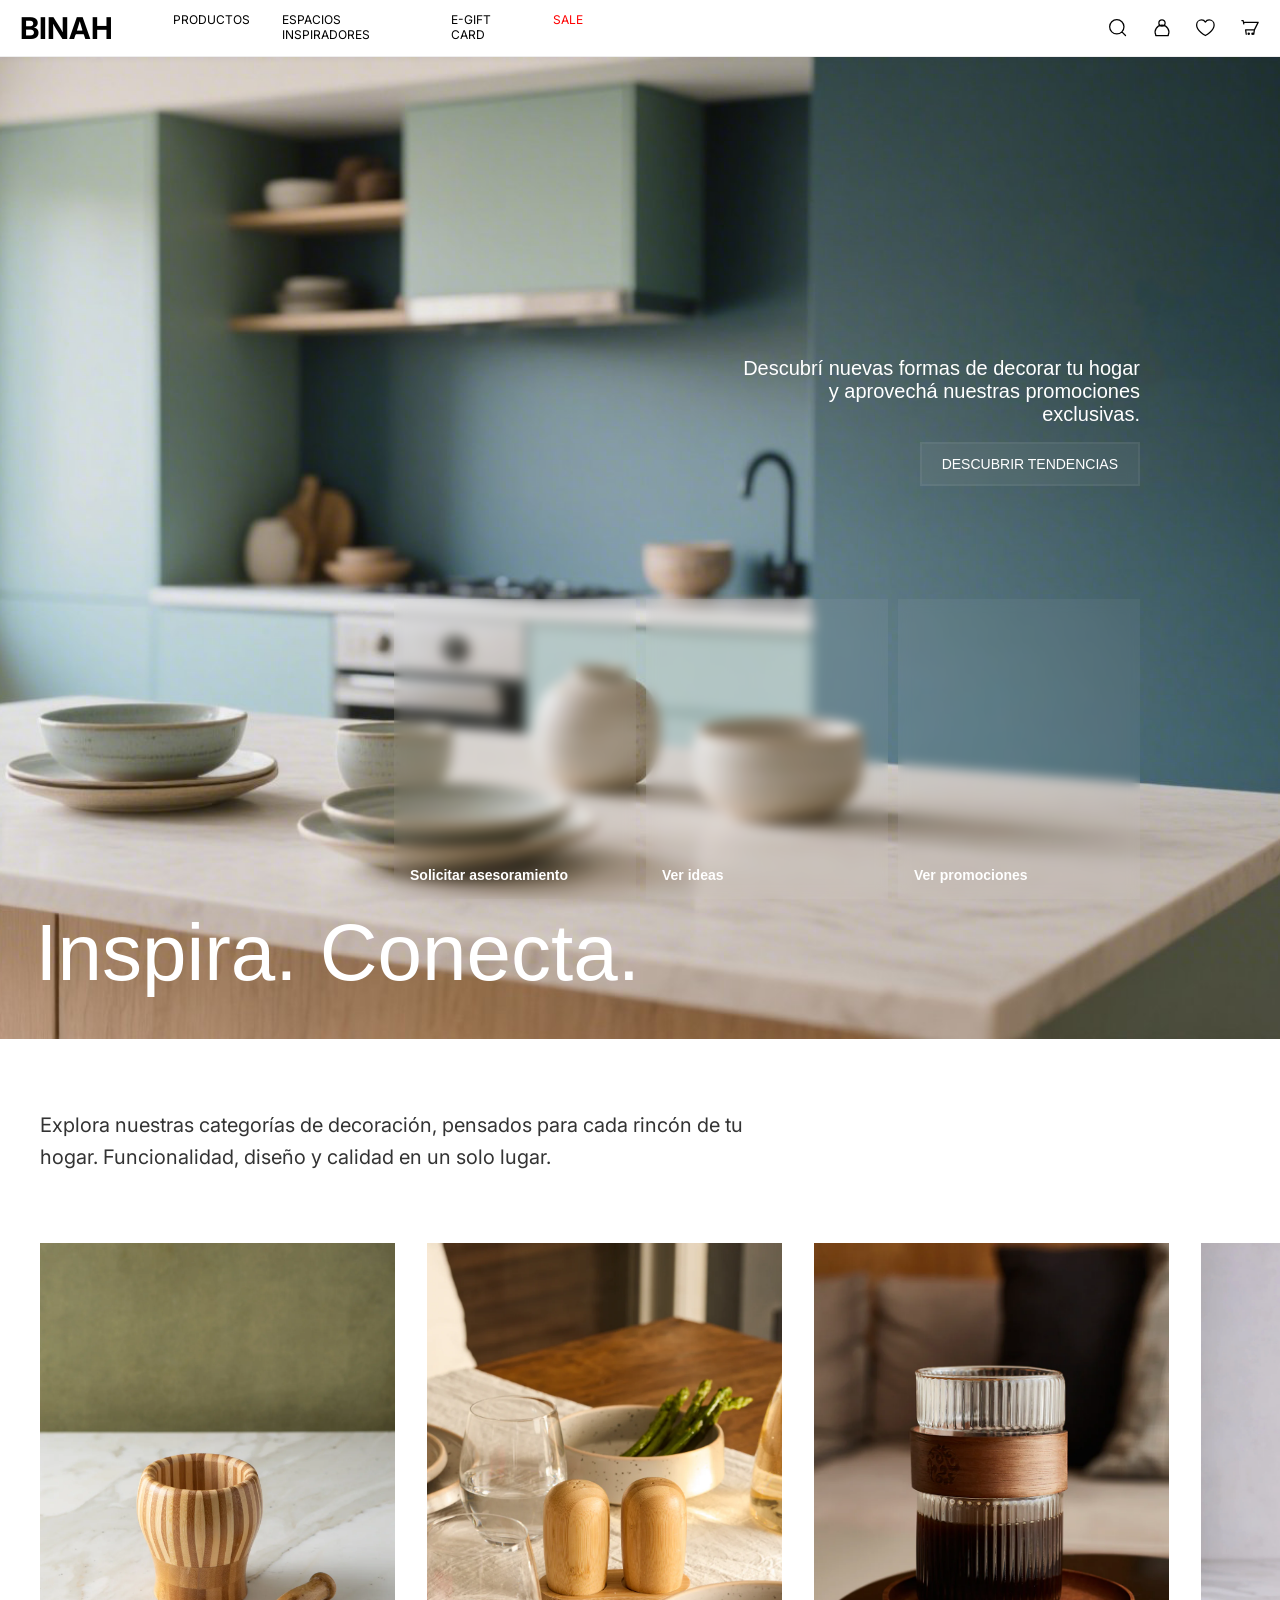
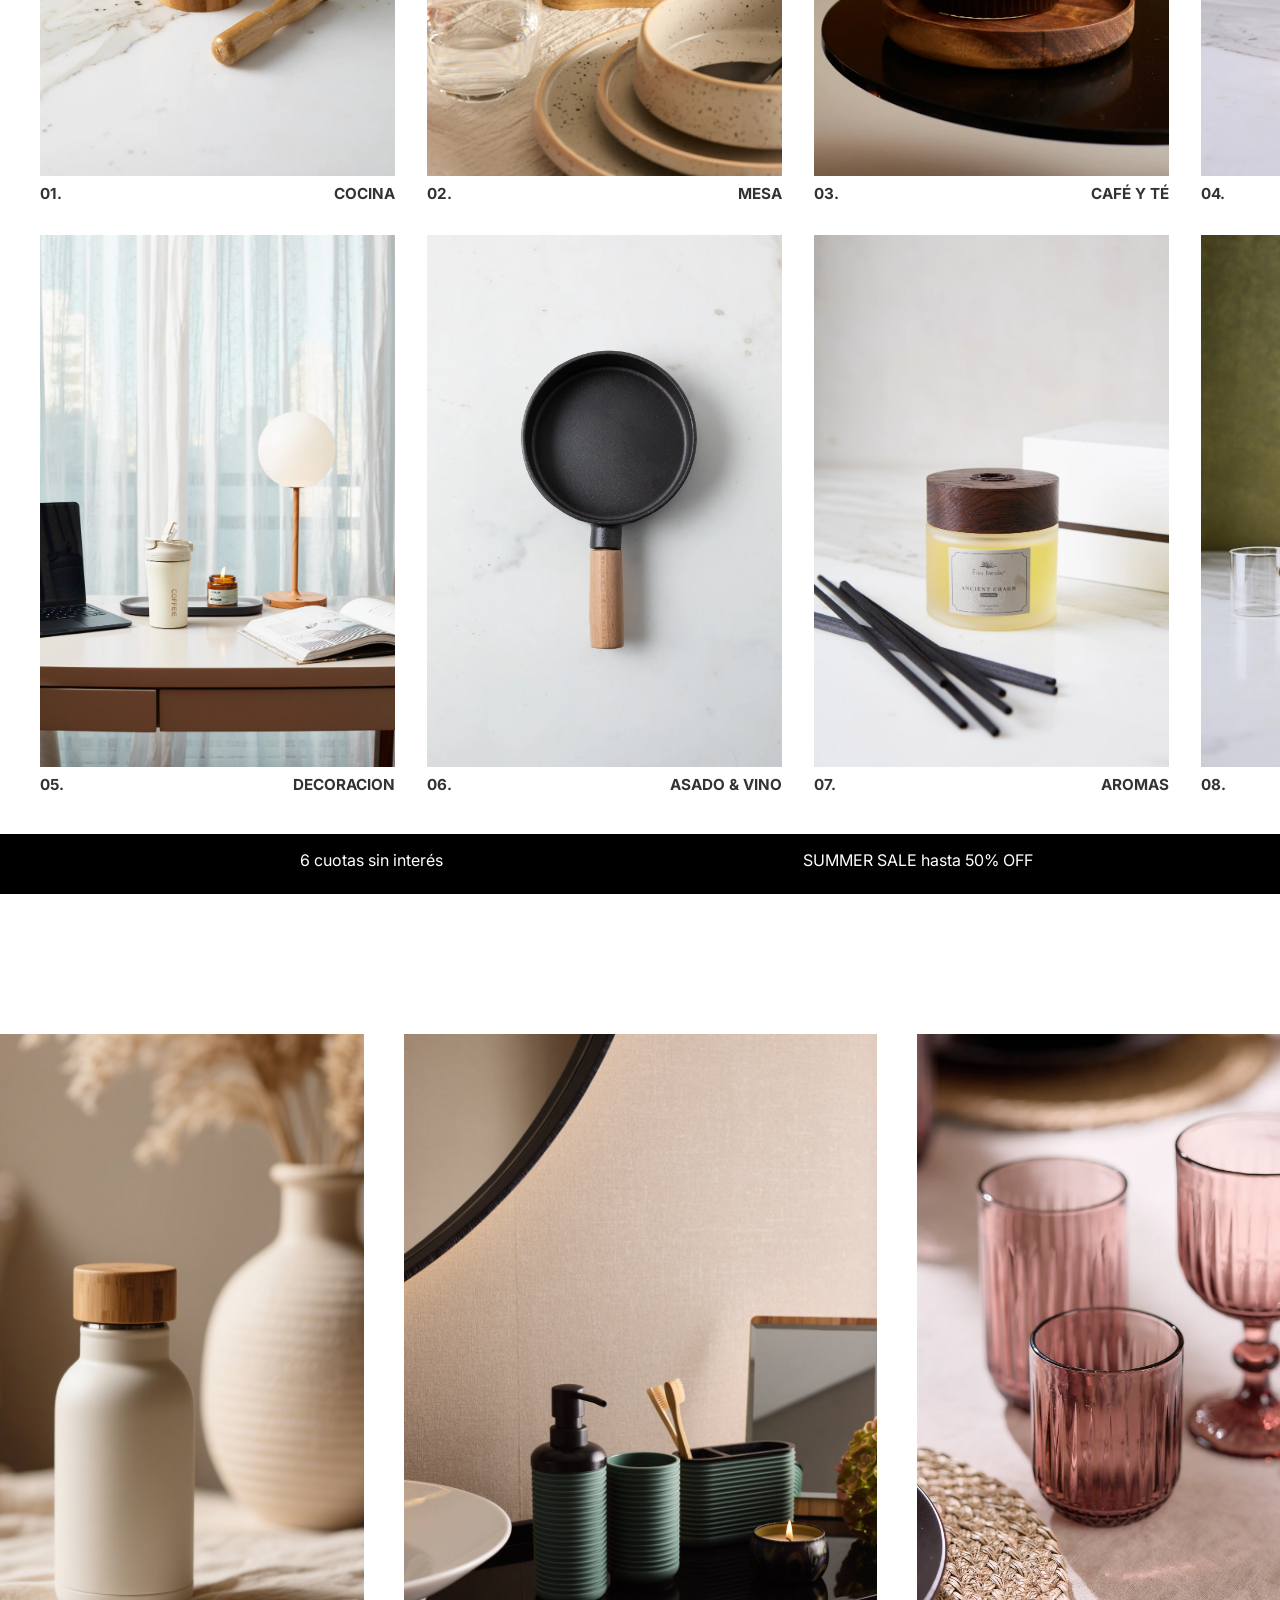
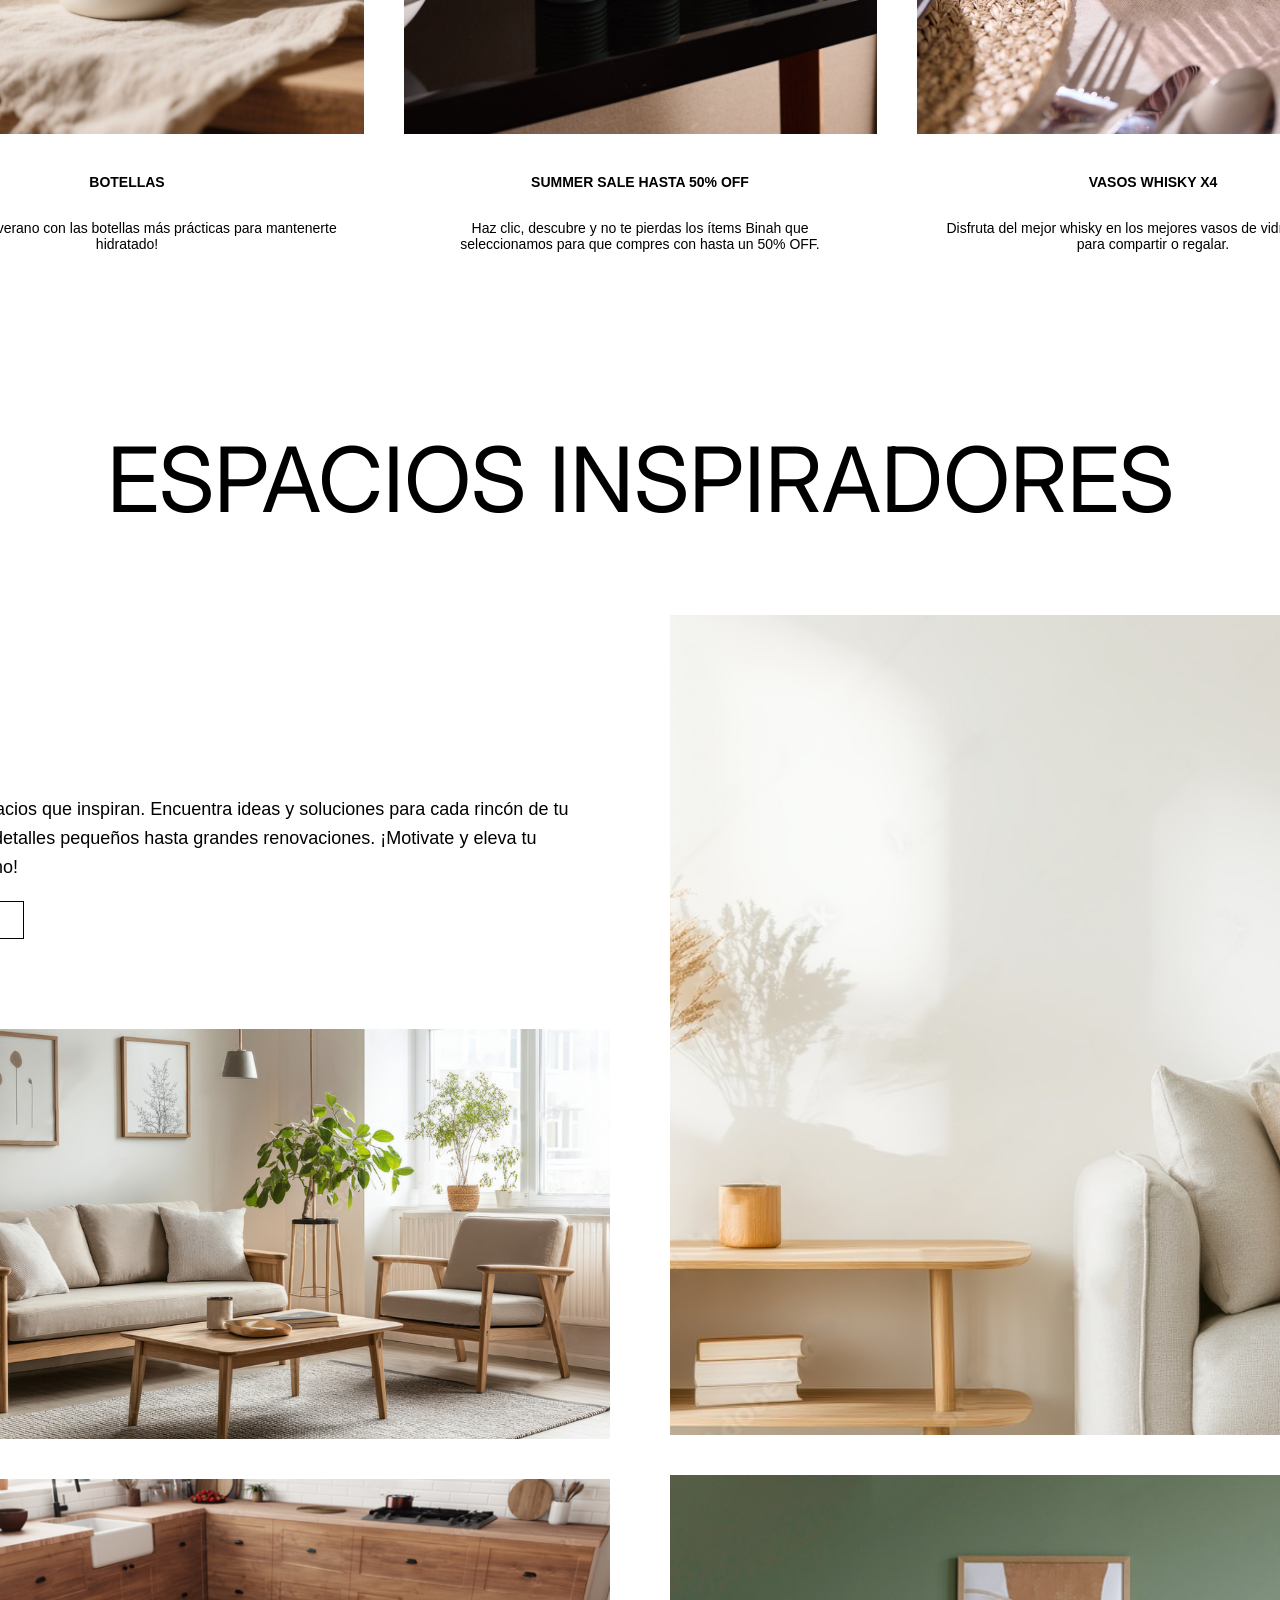
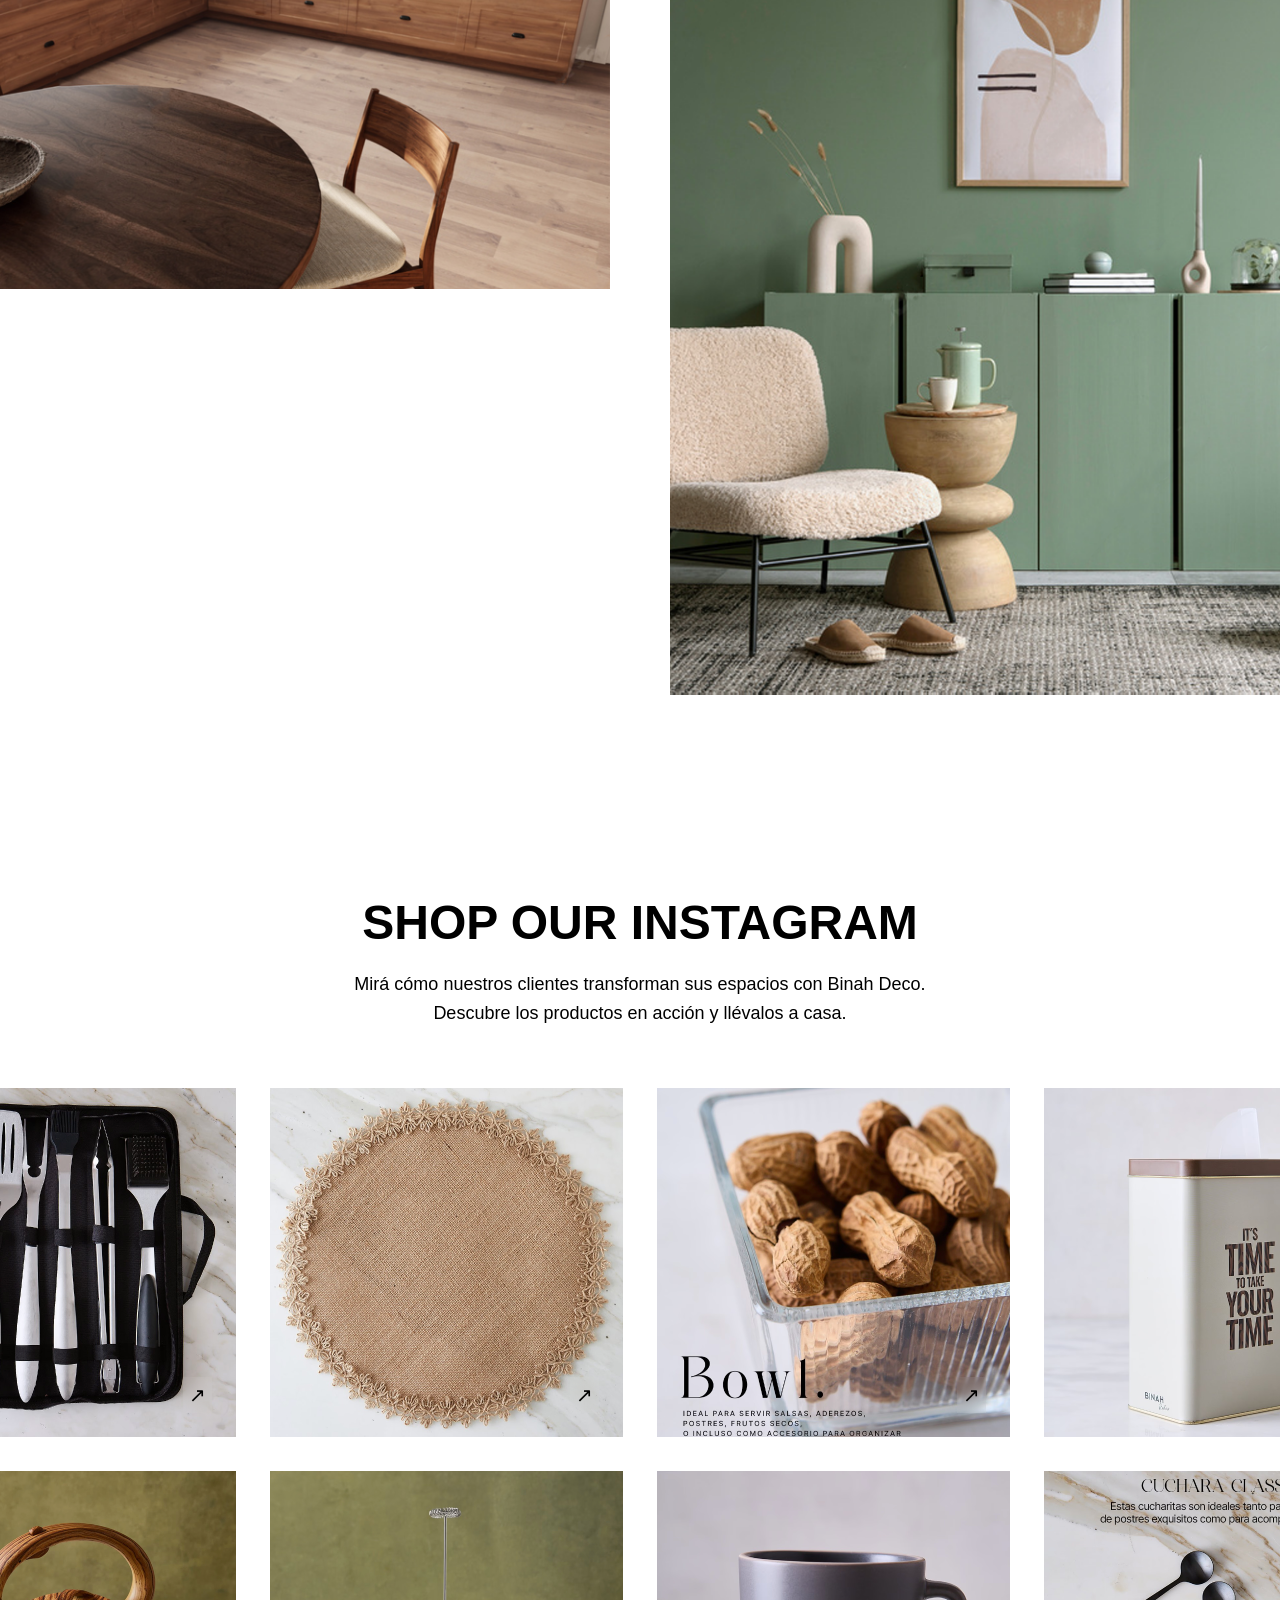
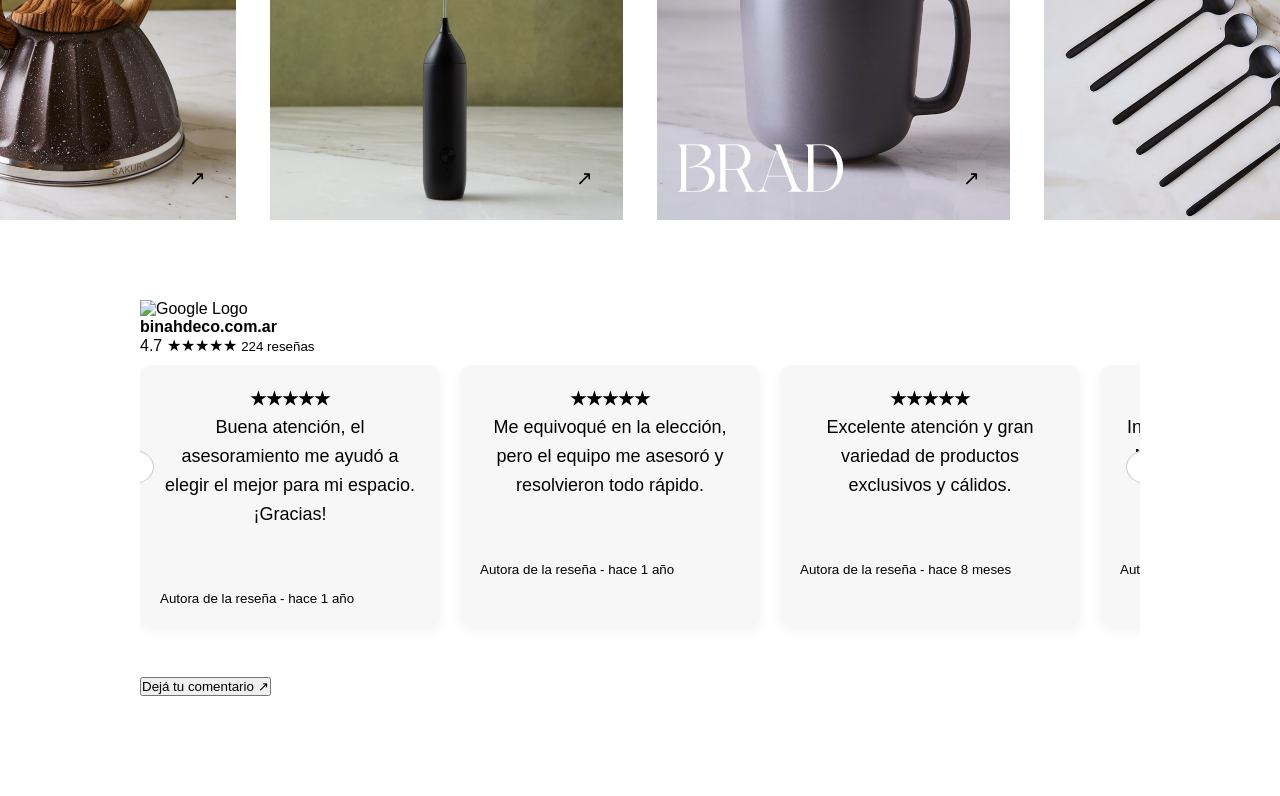
==== commit e8ba5ed2: "Descripción del cambio que hiciste" ====
--- a/index2.html
+++ b/index2.html
@@ -305,7 +305,6 @@
         </div>
       </div>
     </section>
-hola comno estas 
   </div>
 </body>
 </html>
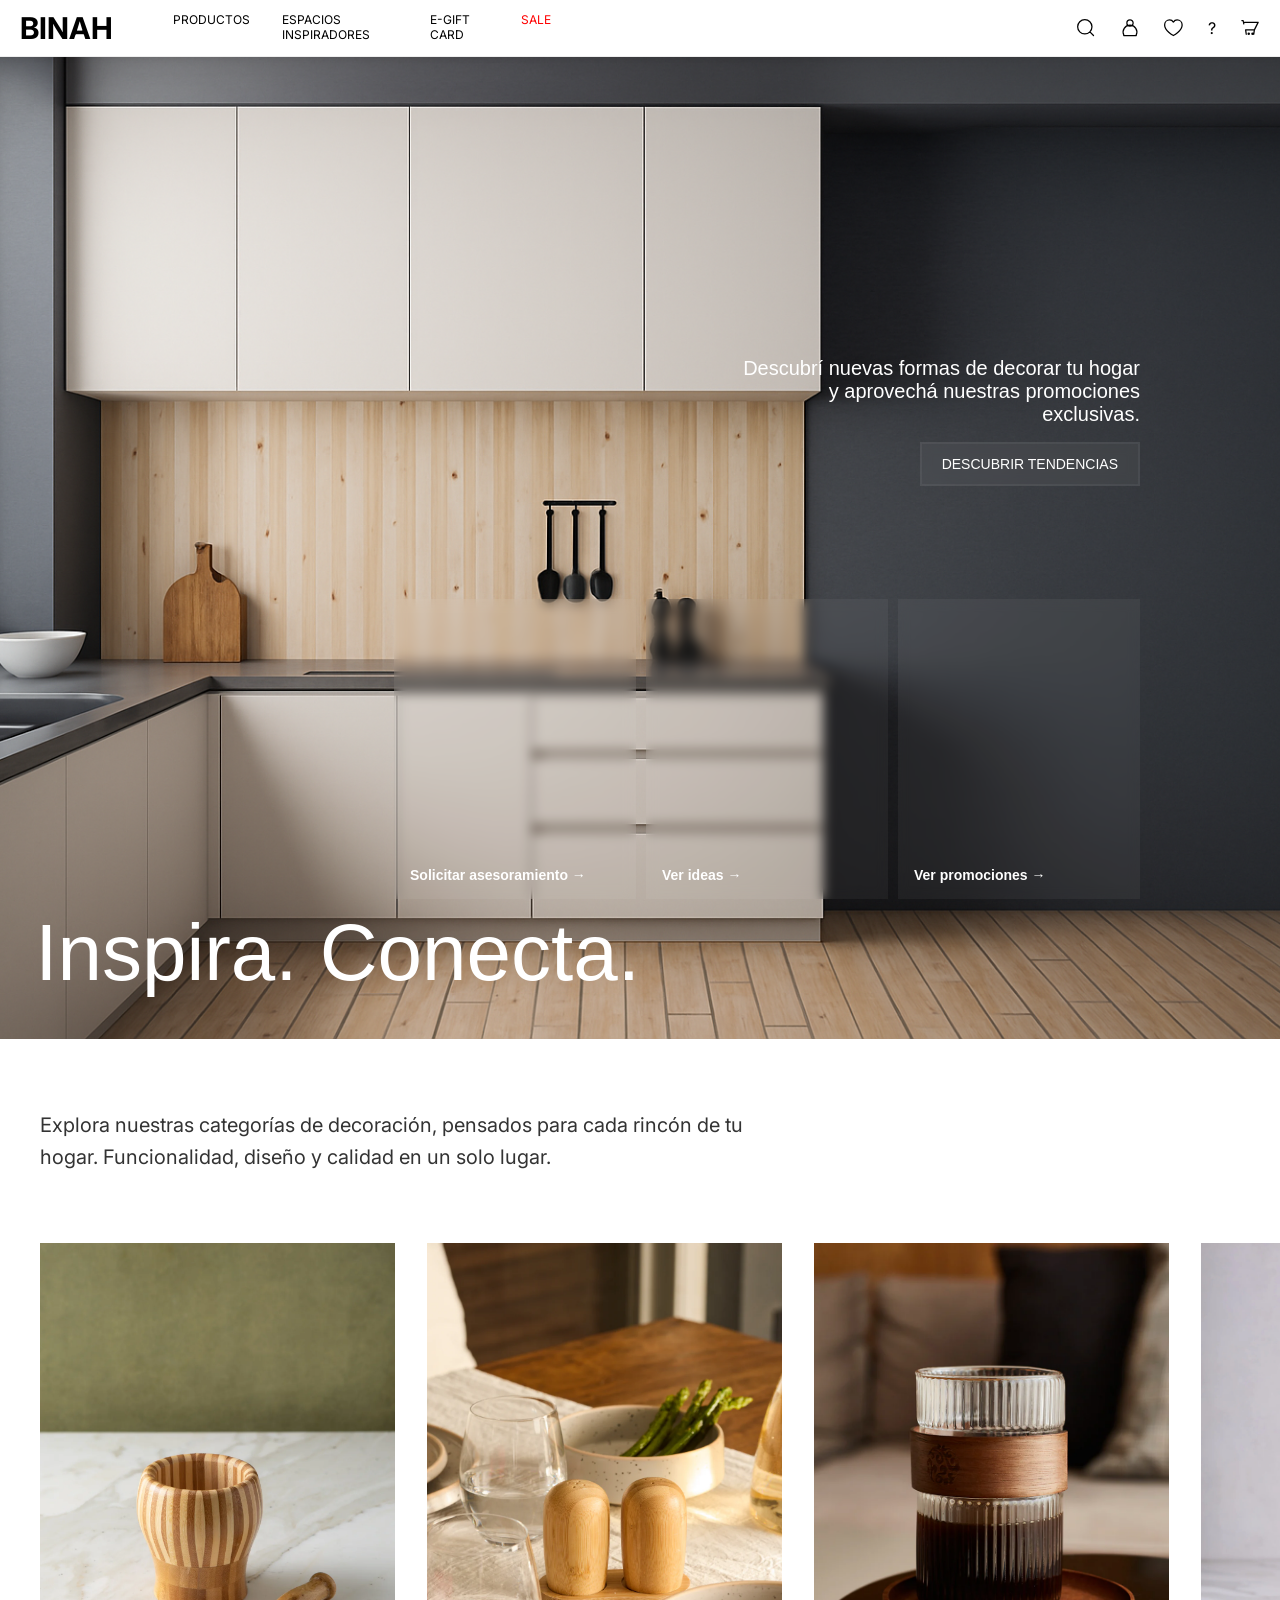
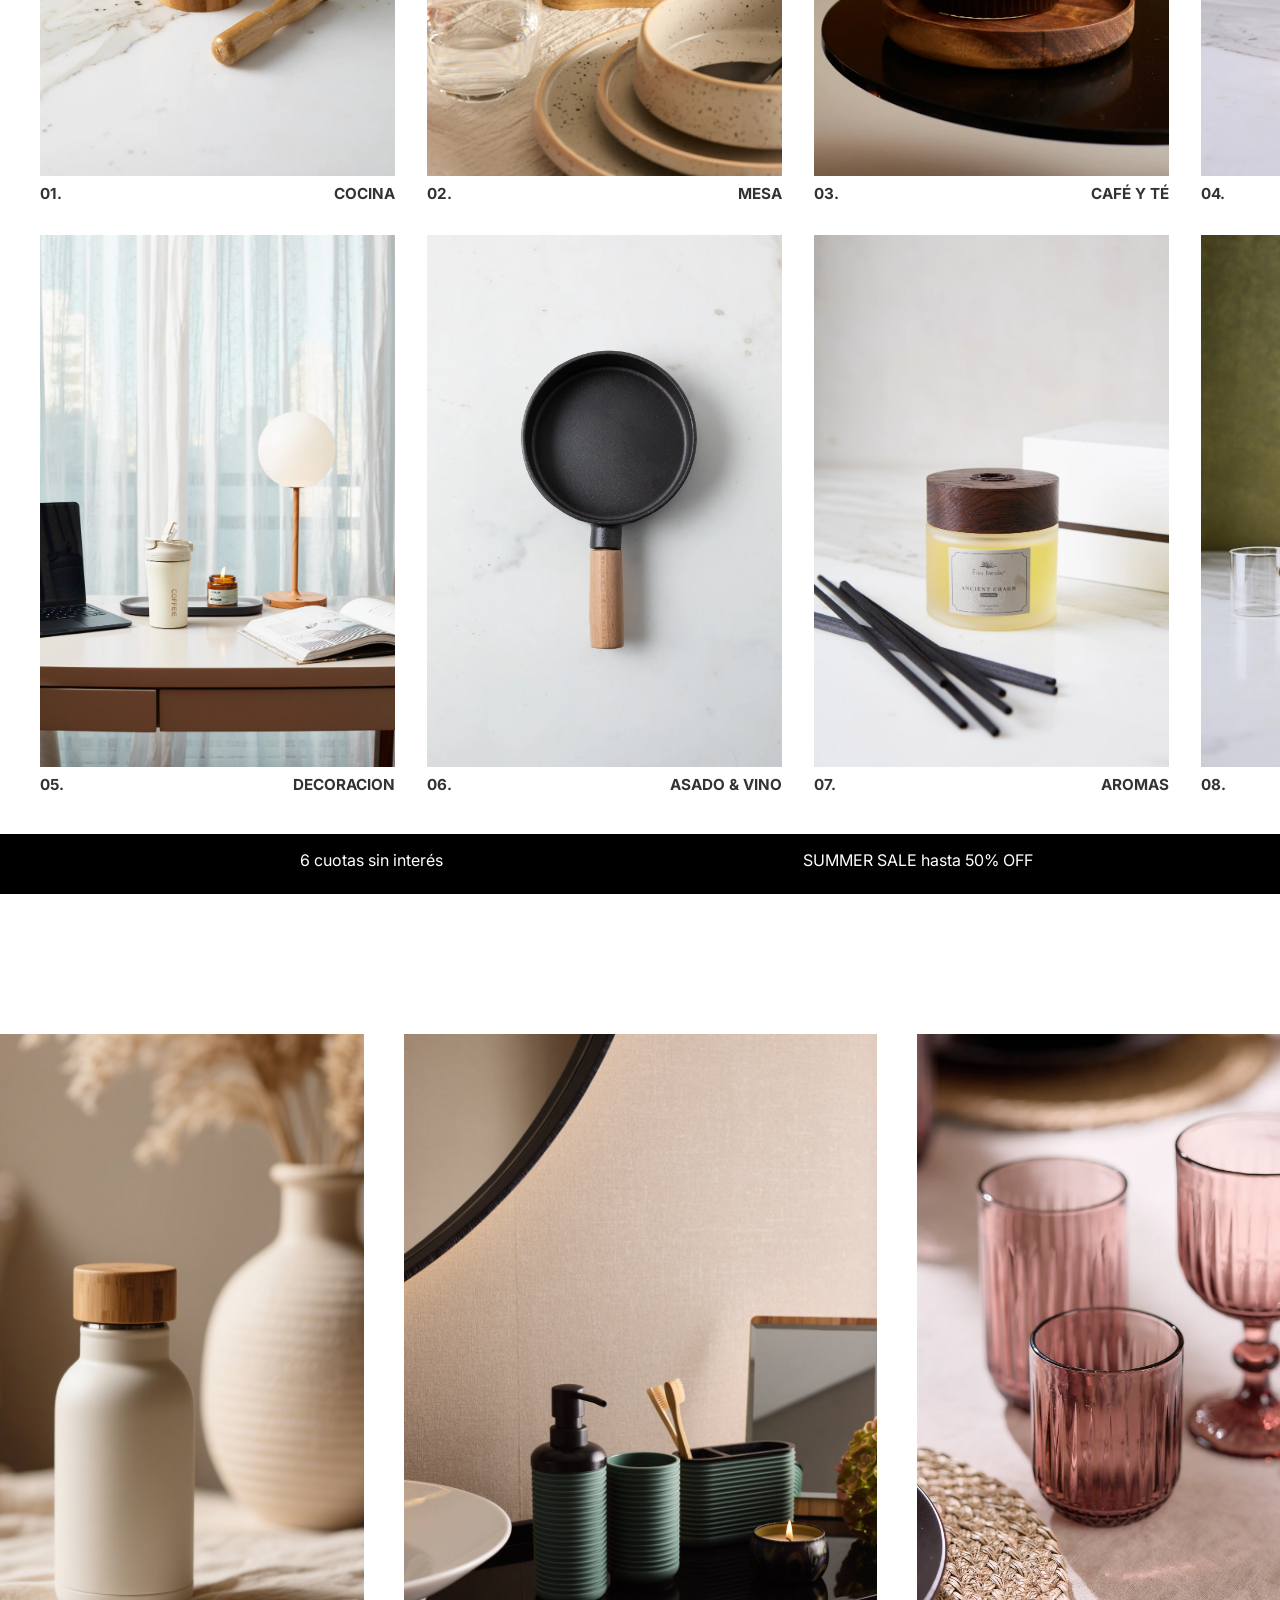
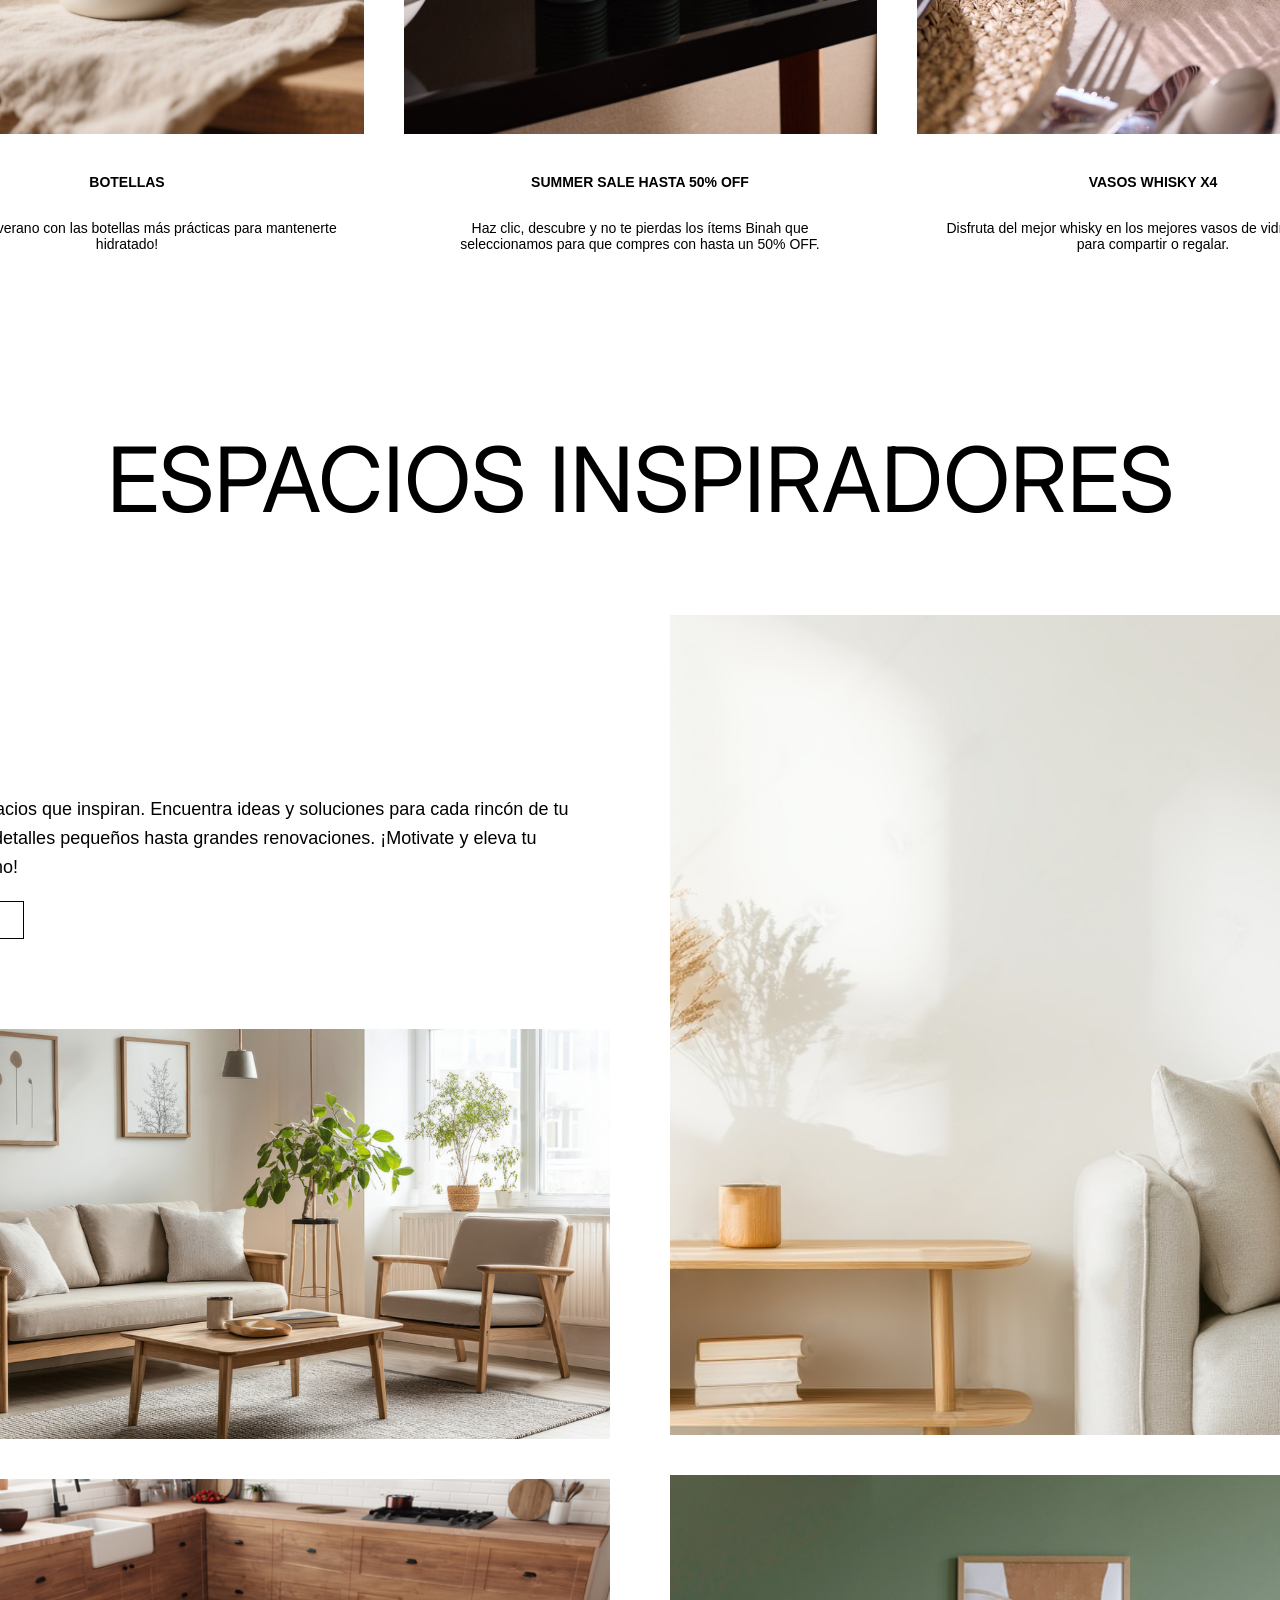
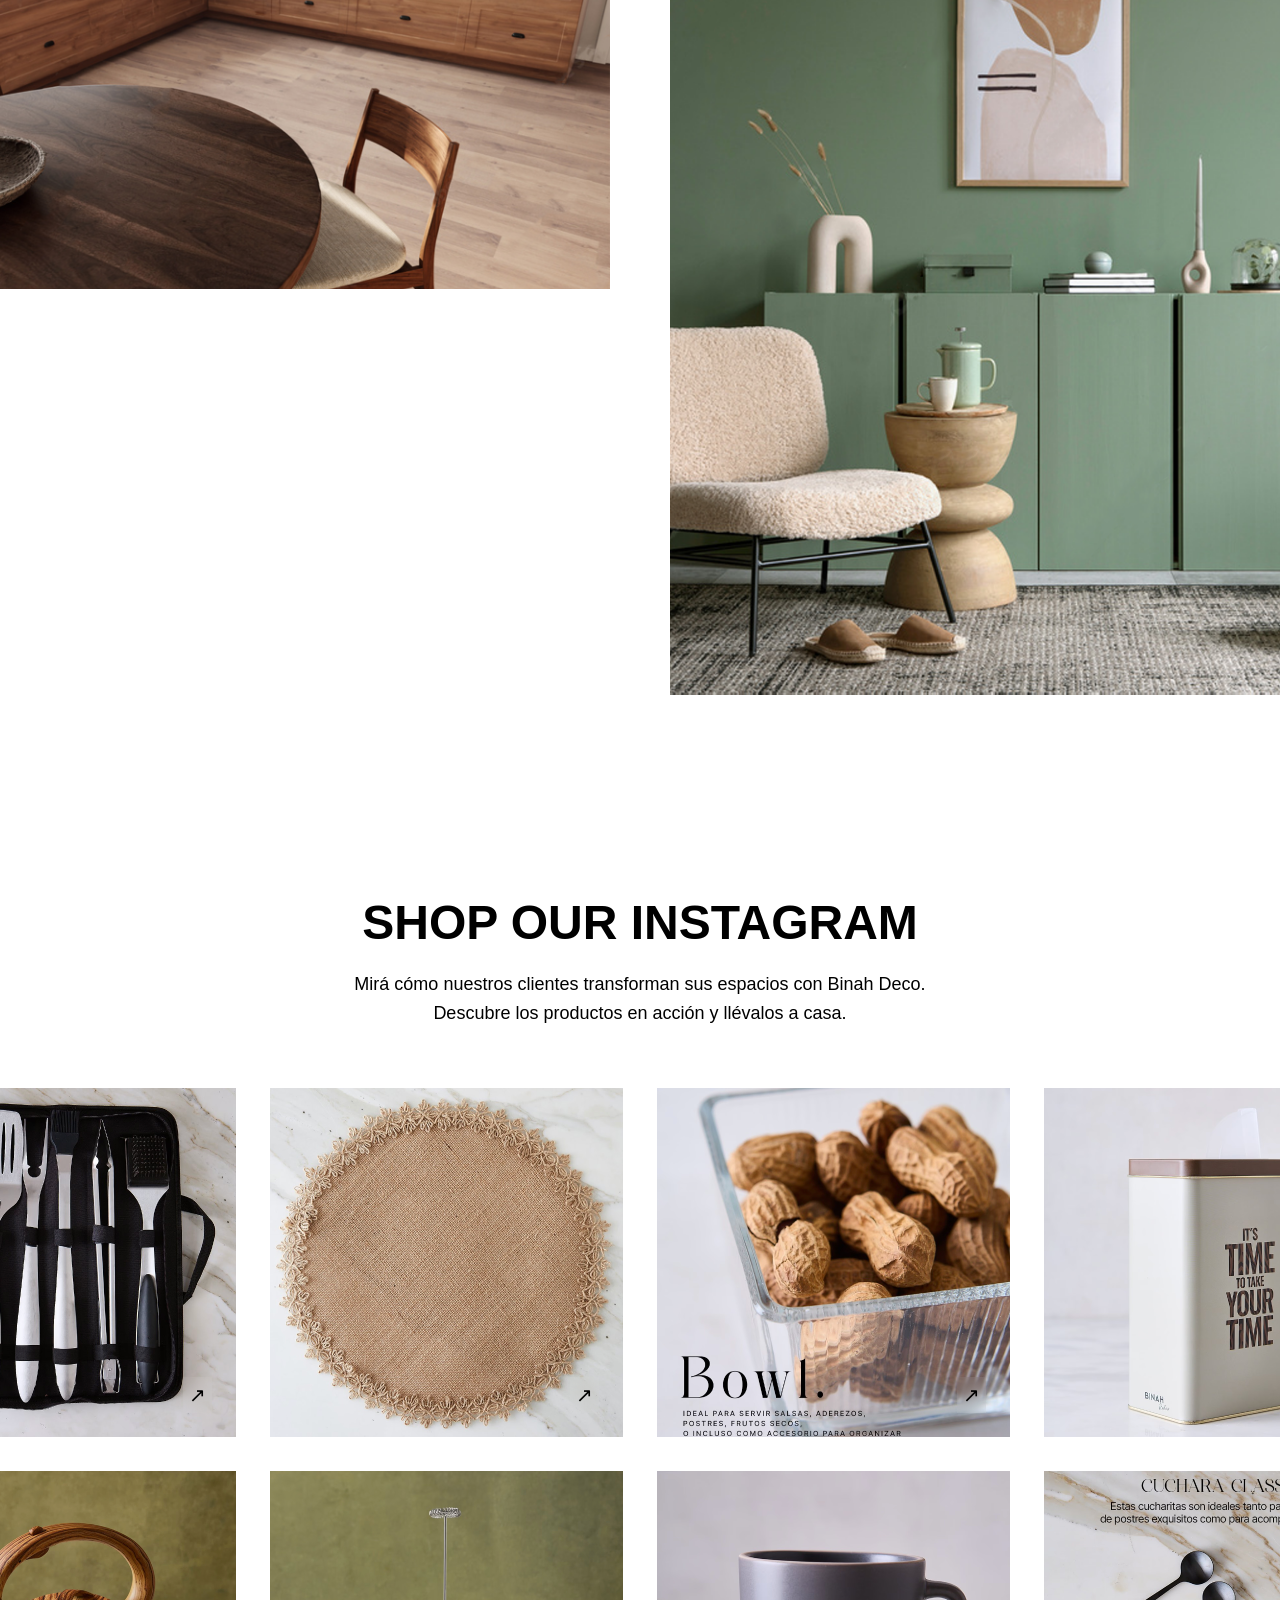
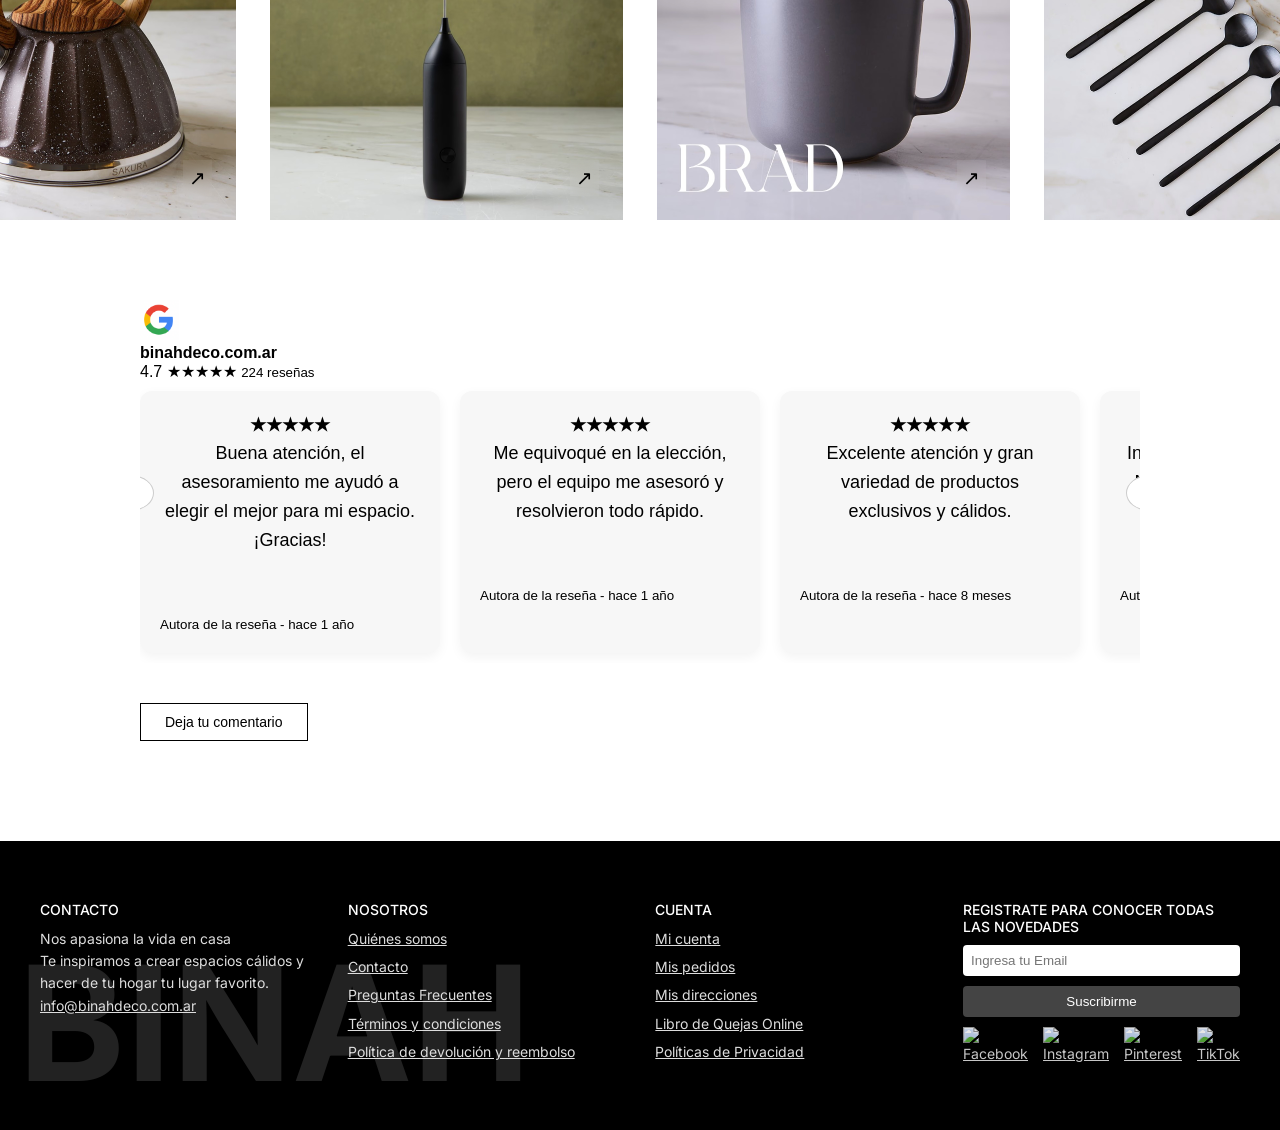
==== commit 14529d05: "Domingo, 80% terminado" ====
--- a/index2.html
+++ b/index2.html
@@ -4,24 +4,33 @@
   <meta charset="UTF-8" />
   <meta name="viewport" content="width=device-width, initial-scale=1.0" />
   <title>Navbar Binah con Heroicons</title>
-
-  <!-- Google Fonts: Inter -->
   <link href="https://fonts.googleapis.com/css2?family=Inter:wght@400&display=swap" rel="stylesheet">
-
-  <!-- CSS -->
   <link rel="stylesheet" href="styles.css" />
 </head>
 <body>
-
   <header class="navbar">
     <div class="logo">BINAH</div>
-
     <nav class="nav-links">
       <a href="#">PRODUCTOS</a>
       <a href="#">ESPACIOS INSPIRADORES</a>
       <a href="#">E-GIFT CARD</a>
       <a href="#" class="sale">SALE</a>
     </nav>
+    <div class="mega-menu" id="megaMenu">
+      <ul class="menu-categorias">
+        <li onmouseover="cambiarImagen('img1.jpg')">Cocina</li>
+        <li onmouseover="cambiarImagen('img2.jpg')">Living</li>
+        <li onmouseover="cambiarImagen('img3.jpg')">Dormitorio</li>
+        <li onmouseover="cambiarImagen('img4.jpg')">Baño</li>
+        <li onmouseover="cambiarImagen('img5.jpg')">Escritorio</li>
+        <li onmouseover="cambiarImagen('img6.jpg')">Exterior</li>
+        <li onmouseover="cambiarImagen('img7.jpg')">Deco</li>
+        <li onmouseover="cambiarImagen('img8.jpg')">Textiles</li>
+      </ul>
+      <div class="menu-imagen">
+        <img src="img1.jpg" alt="Preview" id="menuImagen">
+      </div>
+    </div>
     <div class="nav-icons">
       <!-- Buscar -->
       <svg xmlns="http://www.w3.org/2000/svg" fill="none" viewBox="0 0 24 24" stroke-width="1.5" stroke="currentColor" class="icon">
@@ -38,39 +47,62 @@
         <path stroke-linecap="round" stroke-linejoin="round" d="M21.75 8.25c0-3.375-2.625-6-6-6-1.875 0-3.563 1.125-4.5 2.625C10.313 3.375 8.625 2.25 6.75 2.25c-3.375 0-6 2.625-6 6 0 7.125 10.5 12.75 10.5 12.75S21.75 15.375 21.75 8.25z" />
       </svg>
 
-      <!-- Carrito -->
+      <!-- Carrito -->?
       <svg xmlns="http://www.w3.org/2000/svg" fill="none" viewBox="0 0 24 24" stroke-width="1.5" stroke="currentColor" class="icon">
         <path stroke-linecap="round" stroke-linejoin="round" d="M2.25 3h1.5l.813 4.065M6.75 14.25h10.5l4.5-9H5.31m1.44 9L7.5 19.5M16.5 19.5l.75-5.25m-6.75 5.25a.75.75 0 100-1.5.75.75 0 000 1.5zM15 19.5a.75.75 0 100-1.5.75.75 0 000 1.5z" />
       </svg>
     </div>
   </header>
-  <section class="section-container">
-    <div class="fixed-content">
-      <p>Descubrí nuevas formas de decorar tu hogar y aprovechá nuestras promociones exclusivas.</p>
-      <button class="cta-button">Descubrir tendencias</button>
-    </div>
-  
-    <div class="cards-container">
-      <div class="card card1">
-        <div class="card-front">Solicitar asesoramiento</div>
-        <div class="card-back">Te ayudamos a crear el espacio perfecto. ¡Asesoramiento personalizado para tu hogar!</div>
-      </div>
-  
-      <div class="card card2">
-        <div class="card-front">Ver ideas</div>
-        <div class="card-back">Inspiración para cada rincón. Pequeños espacios, cocinas, livings y más...</div>
-      </div>
-  
-      <div class="card card3">
-        <div class="card-front">Ver promociones</div>
-        <div class="card-back">Hasta 50% OFF en muebles y deco para renovar tu casa sin gastar de más.</div>
-      </div>
-    </div>
-      <div class="inspiran">
-        <div class="inspiran-text">Inspira. Conecta.</div>
-      </div>
-    </section>
-    
+
+
+  <!-- HTML: seccion de “Asesoramiento” con cards -->
+<section class="section-container">
+  <div class="fixed-content">
+    <p>Descubrí nuevas formas de decorar tu hogar y aprovechá nuestras promociones exclusivas.</p>
+    <button class="cta-button">Descubrir tendencias</button>
+  </div>
+
+  <div class="cards-container">
+    <div class="card card1">
+      <div class="card-front">
+        <span class="card-title">Solicitar asesoramiento</span>
+        <span class="card-icon">→</span>
+      </div>
+      <div class="card-back">
+        Te ayudamos a crear el espacio perfecto.  
+        ¡Asesoramiento personalizado para tu hogar!
+      </div>
+    </div>
+
+    <div class="card card2">
+      <div class="card-front">
+        <span class="card-title">Ver ideas</span>
+        <span class="card-icon">→</span>
+      </div>
+      <div class="card-back">
+        Inspiración para cada rincón.  
+        Pequeños espacios, cocinas, livings y más...
+      </div>
+    </div>
+
+    <div class="card card3">
+      <div class="card-front">
+        <span class="card-title">Ver promociones</span>
+        <span class="card-icon">→</span>
+      </div>
+      <div class="card-back">
+        Hasta 50% OFF en muebles y deco  
+        para renovar tu casa sin gastar de más.
+      </div>
+    </div>
+  </div>
+
+  <div class="inspiran">
+    <div class="inspiran-text">Inspira. Conecta.</div>
+  </div>
+</section>
+    
+
 
     <section class="productos">
         <div class="texto-categorias">
@@ -268,7 +300,7 @@
         <!-- REVIEWS GOOGLE -->
         <div class="google-reviews">
           <div class="review-header">
-            <img src="google-logo.png" alt="Google Logo" />
+            <img src="img/Captura de pantalla 2025-05-18 a la(s) 6.08.12 p. m..png" alt="Google Logo" />
             <div>
               <strong>binahdeco.com.ar</strong><br />
               <span>4.7 ★★★★★</span> <small>224 reseñas</small>
@@ -301,10 +333,74 @@
             <button class="carousel-btn right" onclick="scrollReviews(1)">→</button>
           </div>
         
-          <button class="review-cta">Dejá tu comentario ↗</button>
-        </div>
-      </div>
+          <button class="cta-button2">Deja tu comentario</button>
+        </div>
     </section>
   </div>
+  <footer class="footer">
+    <div class="footer-container">
+      <div class="footer-column">
+        <h4>Contacto</h4>
+        <p>Nos apasiona la vida en casa</p>
+        <p>Te inspiramos a crear espacios cálidos y hacer de tu hogar tu lugar favorito.</p>
+        <a href="mailto:info@binahdeco.com.ar">info@binahdeco.com.ar</a>
+      </div>
+  
+      <div class="footer-column">
+        <h4>Nosotros</h4>
+        <ul>
+          <li><a href="#">Quiénes somos</a></li>
+          <li><a href="#">Contacto</a></li>
+          <li><a href="#">Preguntas Frecuentes</a></li>
+          <li><a href="#">Términos y condiciones</a></li>
+          <li><a href="#">Política de devolución y reembolso</a></li>
+        </ul>
+      </div>
+  
+      <div class="footer-column">
+        <h4>Cuenta</h4>
+        <ul>
+          <li><a href="#">Mi cuenta</a></li>
+          <li><a href="#">Mis pedidos</a></li>
+          <li><a href="#">Mis direcciones</a></li>
+          <li><a href="#">Libro de Quejas Online</a></li>
+          <li><a href="#">Políticas de Privacidad</a></li>
+        </ul>
+      </div>
+  
+      <div class="footer-column">
+        <h4>Registrate para conocer todas las novedades</h4>
+        <form>
+          <input type="email" placeholder="Ingresa tu Email" required />
+          <button type="submit">Suscribirme</button>
+        </form>
+        <div class="social-icons">
+          <a href="#"><img src="facebook.svg" alt="Facebook"></a>
+          <a href="#"><img src="instagram.svg" alt="Instagram"></a>
+          <a href="#"><img src="pinterest.svg" alt="Pinterest"></a>
+          <a href="#"><img src="tiktok.svg" alt="TikTok"></a>
+        </div>
+      </div>
+    </div>
+    <div class="footer-brand">BINAH</div>
+  </footer>
+  <script>
+    // Muestra/Oculta el mega menú
+    const productosLink = document.querySelector('.nav-links a:first-child');
+    const megaMenu = document.getElementById('megaMenu');
+  
+    productosLink.addEventListener('mouseover', () => {
+      megaMenu.style.display = 'flex';
+    });
+  
+    megaMenu.addEventListener('mouseleave', () => {
+      megaMenu.style.display = 'none';
+    });
+  
+    // Cambia la imagen según el hover
+    function cambiarImagen(imagenSrc) {
+      document.getElementById('menuImagen').src = imagenSrc;
+    }
+  </script>
 </body>
 </html>
--- a/styles.css
+++ b/styles.css
@@ -73,102 +73,69 @@
     color: #888;
   }
   
+
+
+  .mega-menu {
+    display: none;
+    position: absolute;
+    top: 60px; /* ajustá si tu navbar es más alta */
+    left: 0;
+    width: 100%;
+    height: 292px;
+    background-color: white;
+    box-shadow: 0 2px 10px rgba(0,0,0,0.1);
+    padding: 20px 40px;
+    z-index: 998;
+    justify-content: space-between;
+    gap: 60px;
+    align-items: flex-start;
+  }
+  
+  .menu-categorias {
+    list-style: none;
+    padding: 0;
+    margin: 0;
+    width: 292px;
+    display: flex;
+    flex-direction: column;
+    gap: 10px;
+  }
+  
+  .menu-categorias li {
+    font-size: 16px;
+    color: #000;
+    cursor: pointer;
+    transition: color 0.2s;
+  }
+  
+  .menu-categorias li:hover {
+    color: #888;
+  }
+  
+  .menu-imagen img {
+    width: 392px;
+    height: 250px;
+    object-fit: cover;
+    max-width: 800px;
+  }
+
+
+
 body {
     font-family: 'Inter', sans-serif;
   }
   
-  .asesoramiento-section {
-    position: relative;
-    width: 100%;
-    height: 982px;
-    background-image: url('fondo.jpg'); /* Reemplazá con tu imagen */
-    background-size: cover;
-    background-position: center;
-    display: flex;
-    align-items: flex-end;
-    justify-content: flex-end;
-    padding: 60px 140px;
-  }
-  
-  .contenido {
-    display: flex;
-    flex-direction: column;
-    align-items: flex-end;
-    gap: 20px;
-  }
-  
-  .intro-text {
-    font-size: 20px;
-    color: #fff;
-    max-width: 400px;
-    text-align: right;
-  }
-  
-  .cta {
-    padding: 12px 20px;
-    background-color: #fff;
-    border: none;
-    font-weight: bold;
-    cursor: pointer;
-    transition: background-color 0.3s;
-    font-family: 'Inter', sans-serif;
-  }
-  
-  .cta:hover {
-    background-color: #3E5C76;
-    color: #fff;
-  }
-  
-  .section-container {
-    position: relative;
-    width: 100%;
-    height: 982px;
-    background: url('ruta-de-tu-imagen.jpg') no-repeat center/cover;
-    display: flex;
-    align-items: flex-end;
-    justify-content: flex-end;
-    padding: 40px 140px;
-    box-sizing: border-box;
-    padding-bottom: 140px;
-  }
-  
-  .content-box {
-    max-width: 400px;
-    margin-right: 40px;
-    text-align: right;
-  }
-  
-  .content-box p {
-    font-family: 'Helvetica Neue', sans-serif; /* o la que estés usando */
-    font-size: 20px;
-    color: #000;
-    margin-bottom: 16px;
-  }
-  
-  .cta-button {
-    background-color: transparent;
-    border: 2px solid #000;
-    color: #000;
-    padding: 12px 20px;
-    font-size: 14px;
-    font-weight: bold;
-    text-transform: uppercase;
-    cursor: pointer;
-    transition: all 0.3s ease;
-  }
-  
-  .cta-button:hover {
-    background-color: #3E5C76;
-    color: #fff;
-    border-color: #3E5C76;
-  }
-  
+  
+
  .section-container {
   font-family: 'Inter', sans-serif;
   position: relative;
   width: 100%;
   height: 982px;
-  background: url(img/01.png) no-repeat center/cover;
+  display: flex;
+  align-items: flex-end;
+  justify-content: flex-end;
+  background: url(img/image.png) no-repeat center/cover;
   padding: 40px 140px;
   box-sizing: border-box;
   font-family: 'Helvetica Neue', sans-serif;
@@ -194,6 +161,7 @@
   background: rgba(255, 255, 255, 0.05);
   backdrop-filter: blur(6px);
   color: #ffffff;
+  border: 2px solid #000;
   padding: 12px 20px;
   font-size: 14px;
   font-weight:normal;
@@ -672,6 +640,9 @@
   transform: rotate(45deg);
 }
 
+
+
+
 /* Reviews Section */
 .review-carousel-container {
   position: relative;
@@ -729,8 +700,114 @@
   right: -30px;
 }
 
-
-
+img{width: 40;
+height: 40px;}
+
+
+
+
+
+.footer {
+  background-color: #000;
+  color: #fff;
+  padding: 60px 40px;
+  font-family: 'Inter', sans-serif;
+  position: relative;
+  overflow: hidden;
+}
+
+.footer-container {
+  display: flex;
+  flex-wrap: wrap;
+  justify-content: space-between;
+  gap: 40px;
+  z-index: 2;
+  position: relative;
+}
+
+.footer-column {
+  flex: 1 1 220px;
+}
+
+.footer-column h4 {
+  font-size: 14px;
+  margin-bottom: 10px;
+  text-transform: uppercase;
+  font-weight: 500;
+}
+
+.footer-column p,
+.footer-column a,
+.footer-column li {
+  font-size: 14px;
+  line-height: 1.6;
+  color: #ddd;
+}
+
+.footer-column ul {
+  list-style: none;
+  padding: 0;
+}
+
+.footer-column li {
+  margin-bottom: 6px;
+}
+
+.footer-column a:hover {
+  color: #fff;
+  text-decoration: underline;
+}
+
+.footer-column form {
+  display: flex;
+  flex-direction: column;
+  gap: 10px;
+  margin: 10px 0;
+}
+
+.footer-column input[type="email"] {
+  padding: 8px;
+  border: none;
+  border-radius: 4px;
+}
+
+.footer-column button {
+  padding: 8px;
+  background-color: #444;
+  border: none;
+  color: #fff;
+  border-radius: 4px;
+  cursor: pointer;
+}
+
+.footer-column button:hover {
+  background-color: #666;
+}
+
+.social-icons {
+  display: flex;
+  gap: 15px;
+  margin-top: 10px;
+}
+
+.social-icons img {
+  width: 20px;
+  height: 20px;
+  filter: brightness(90%);
+}
+
+.footer-brand {
+  position: absolute;
+  bottom: 10px;
+  left: 20px;
+  font-size: 160px;
+  color: #222;
+  font-weight: bold;
+  z-index: 0;
+  letter-spacing: 5px;
+  user-select: none;
+  pointer-events: none;
+}
 
 
 
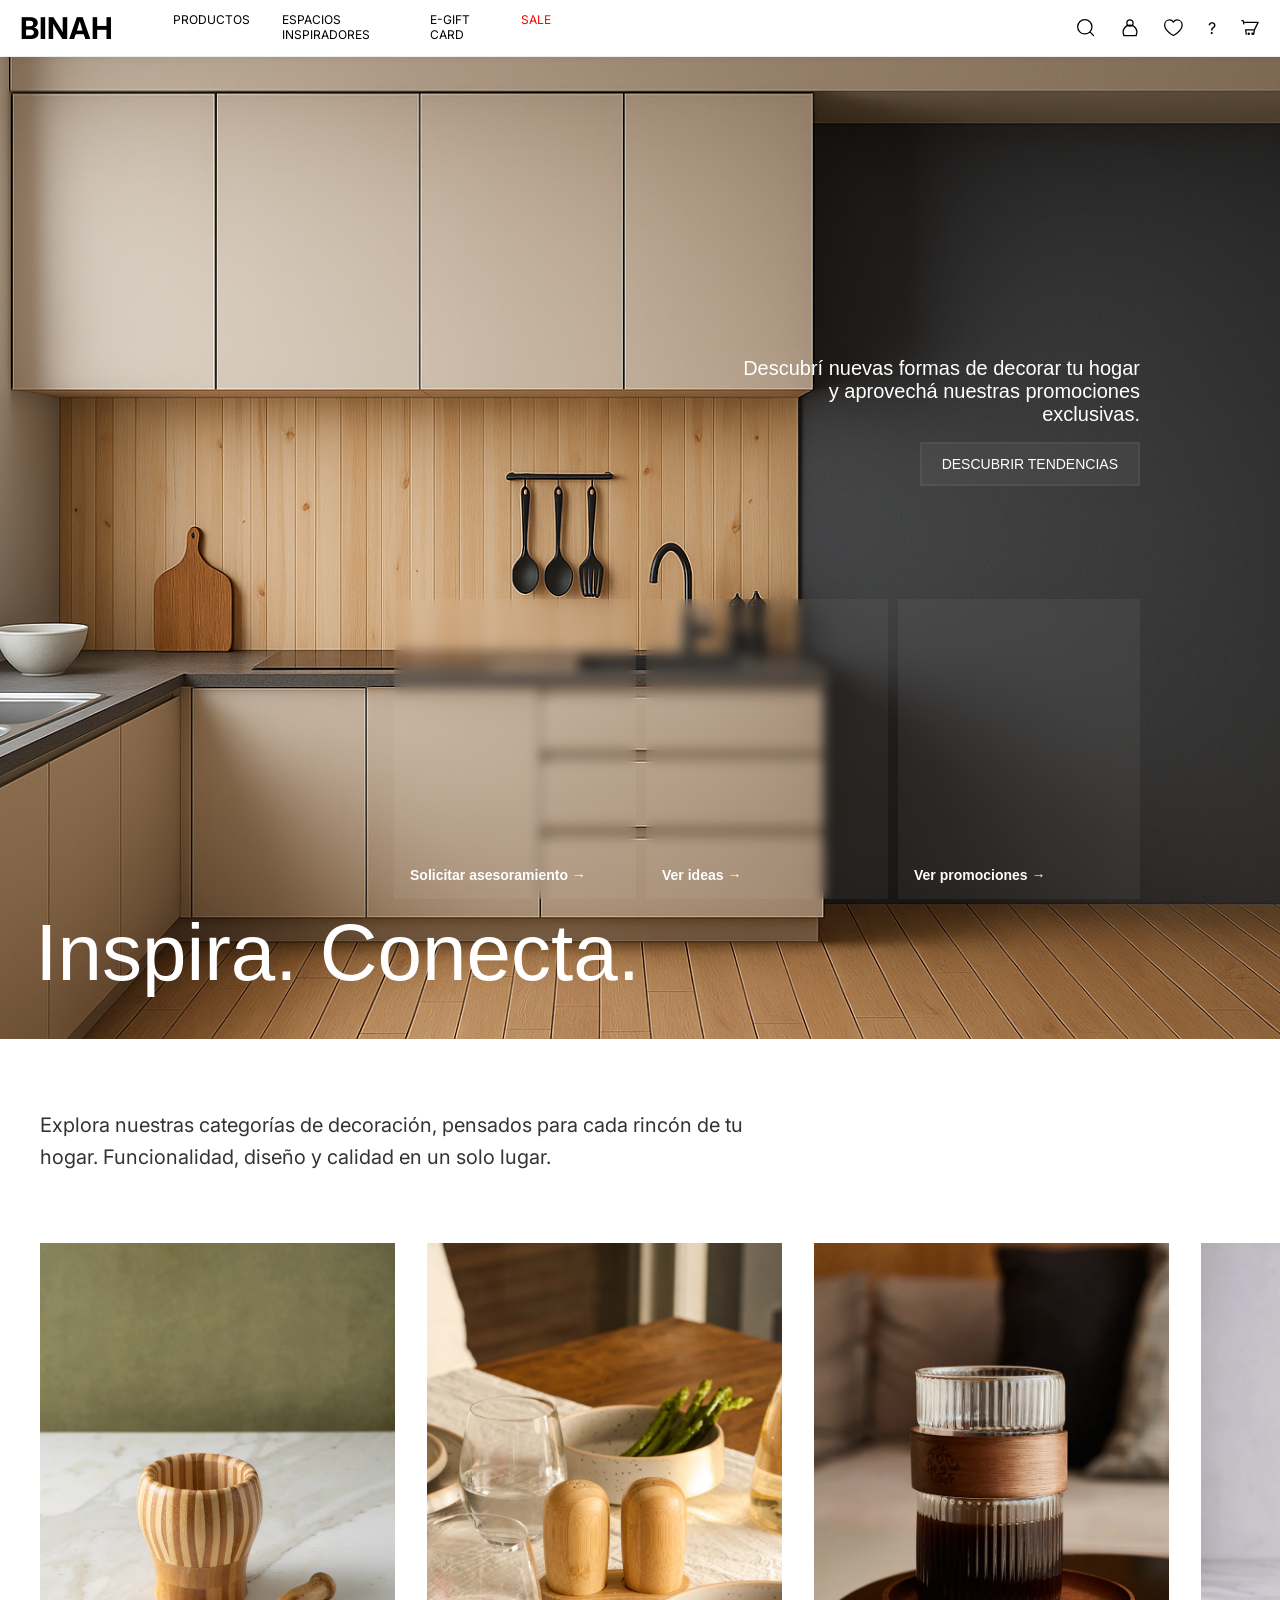
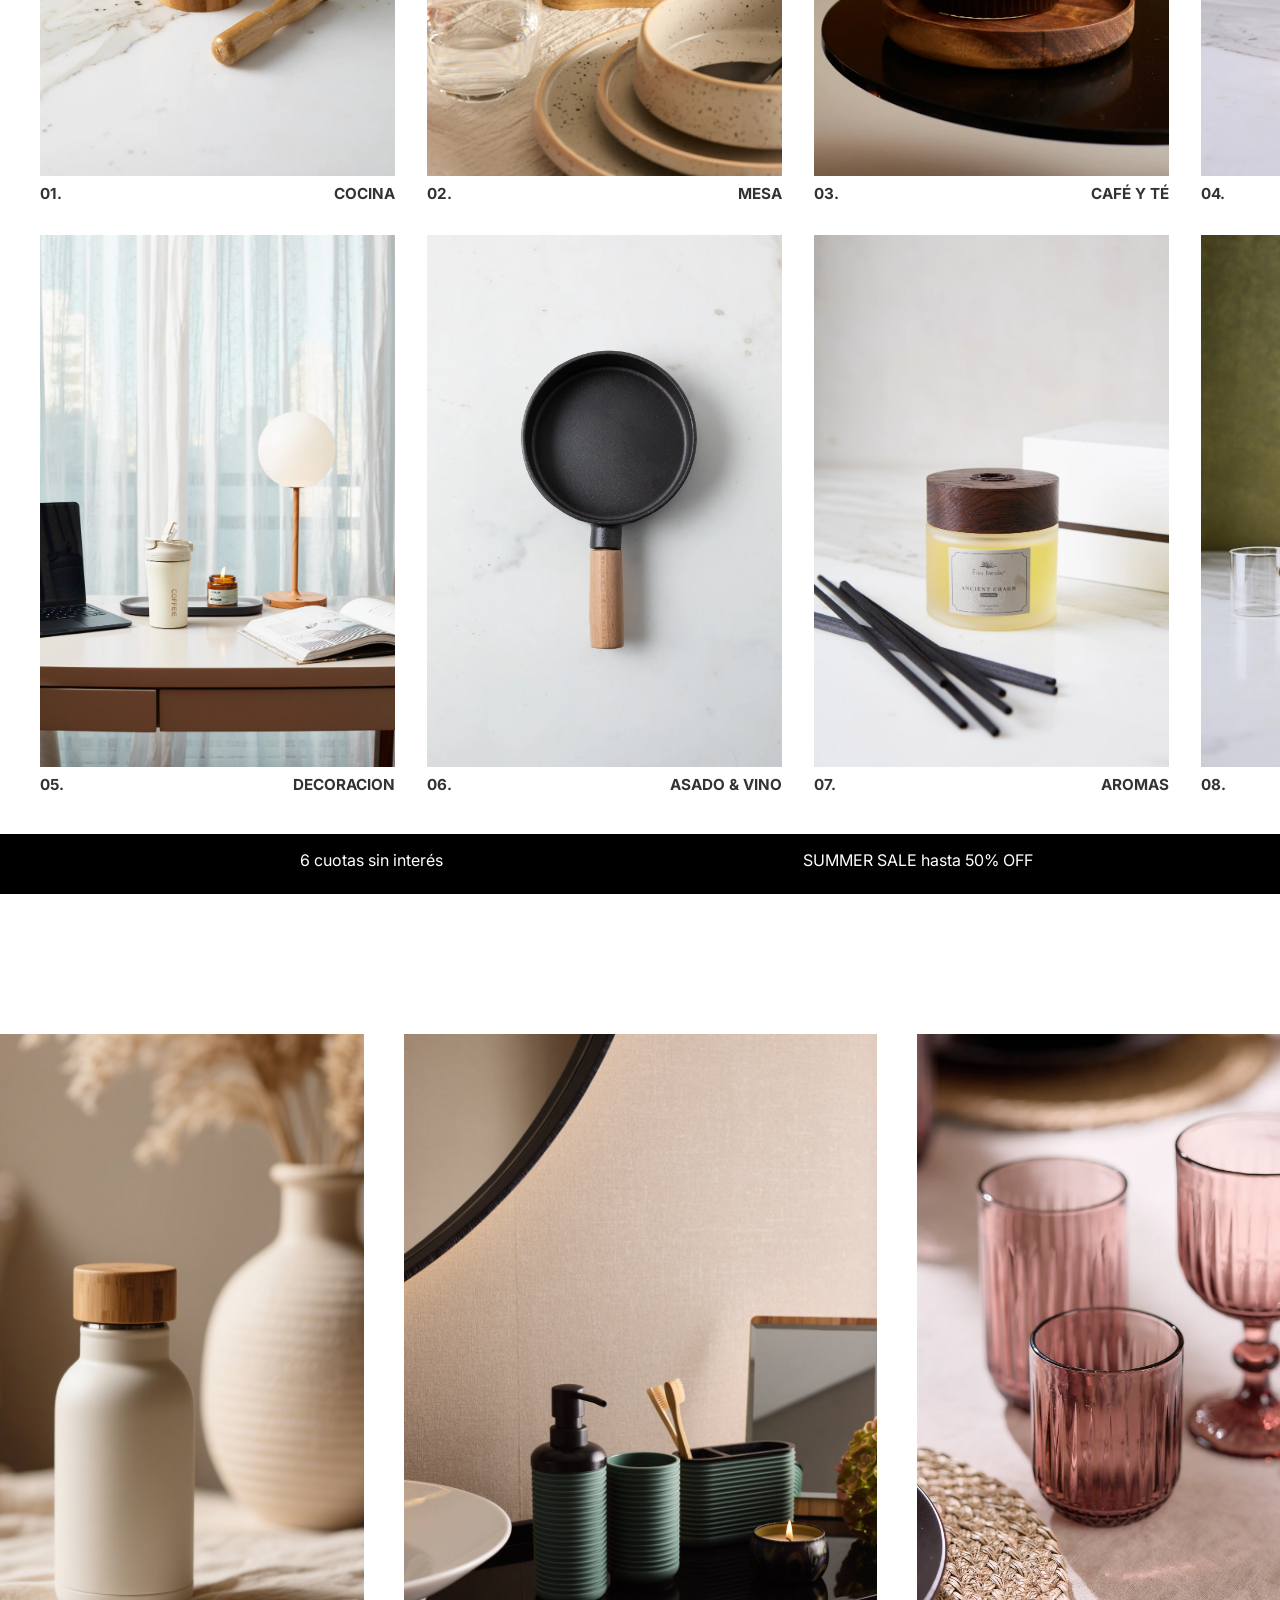
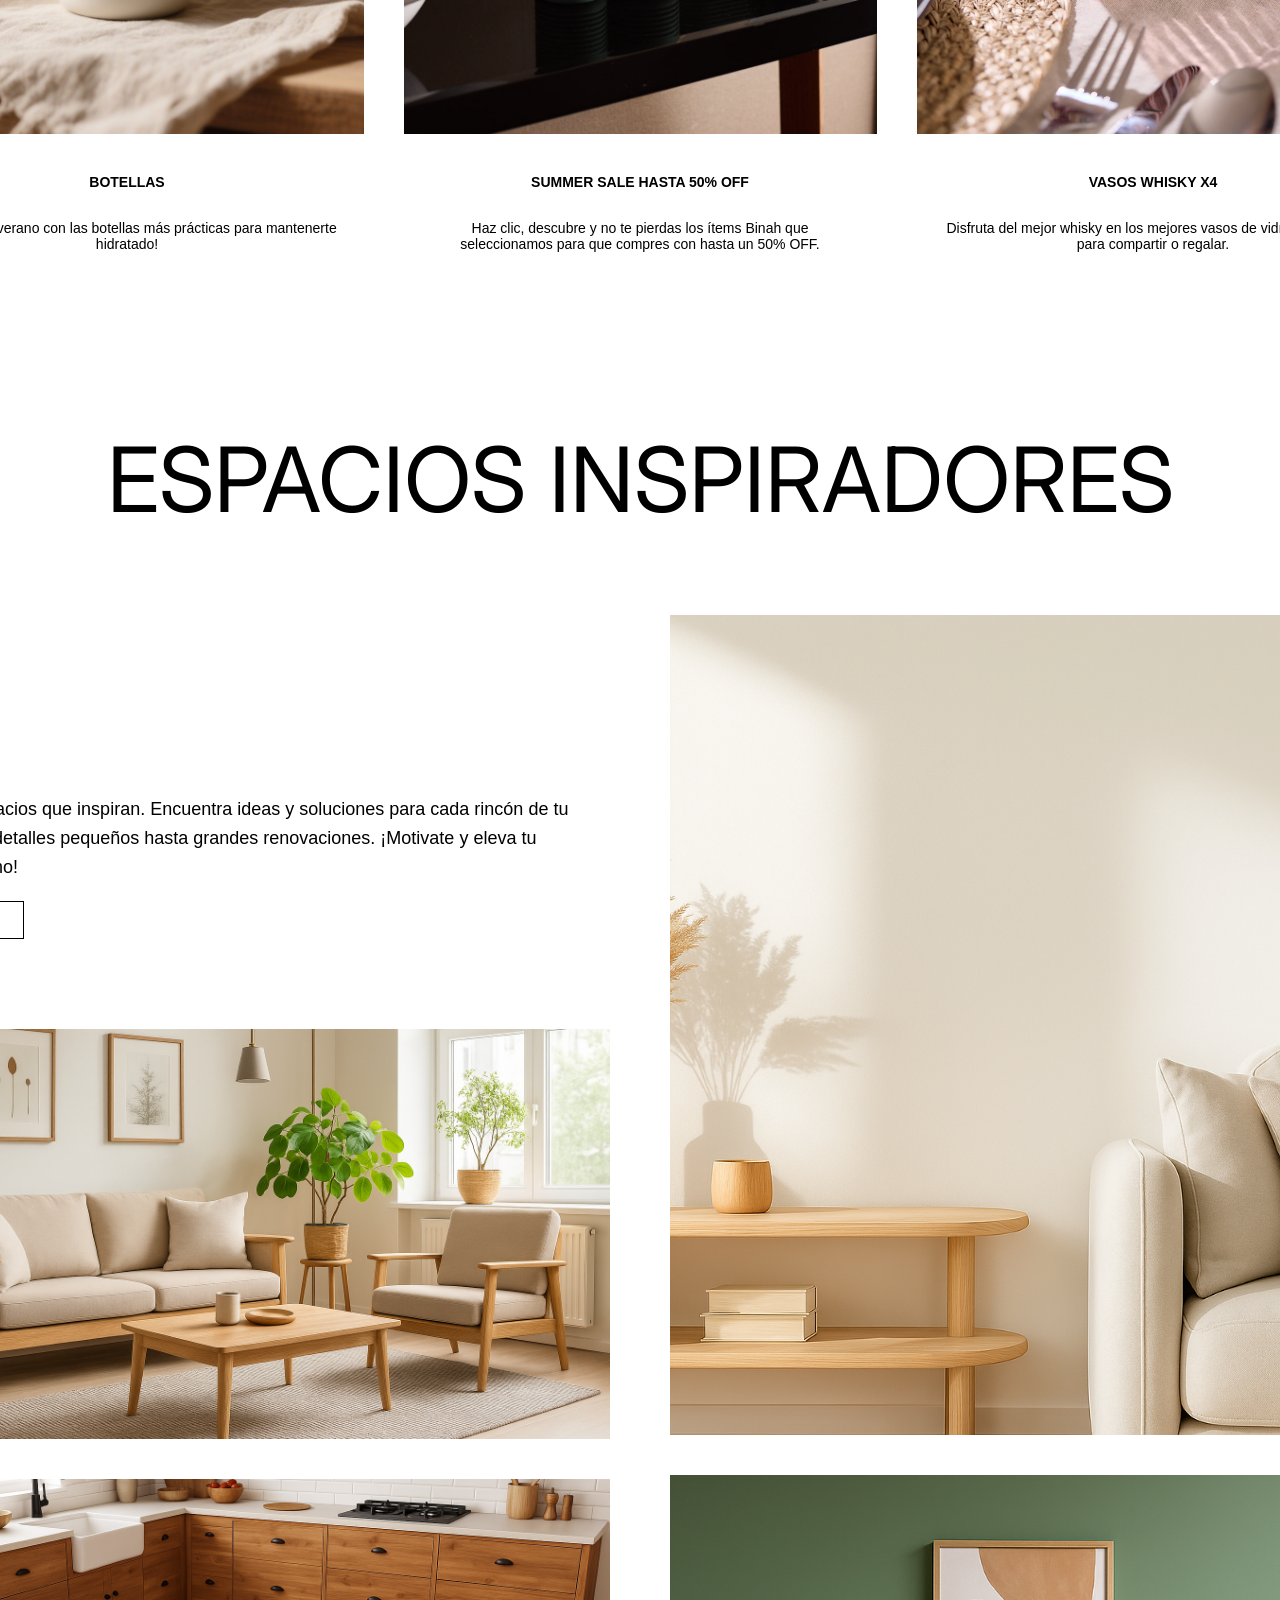
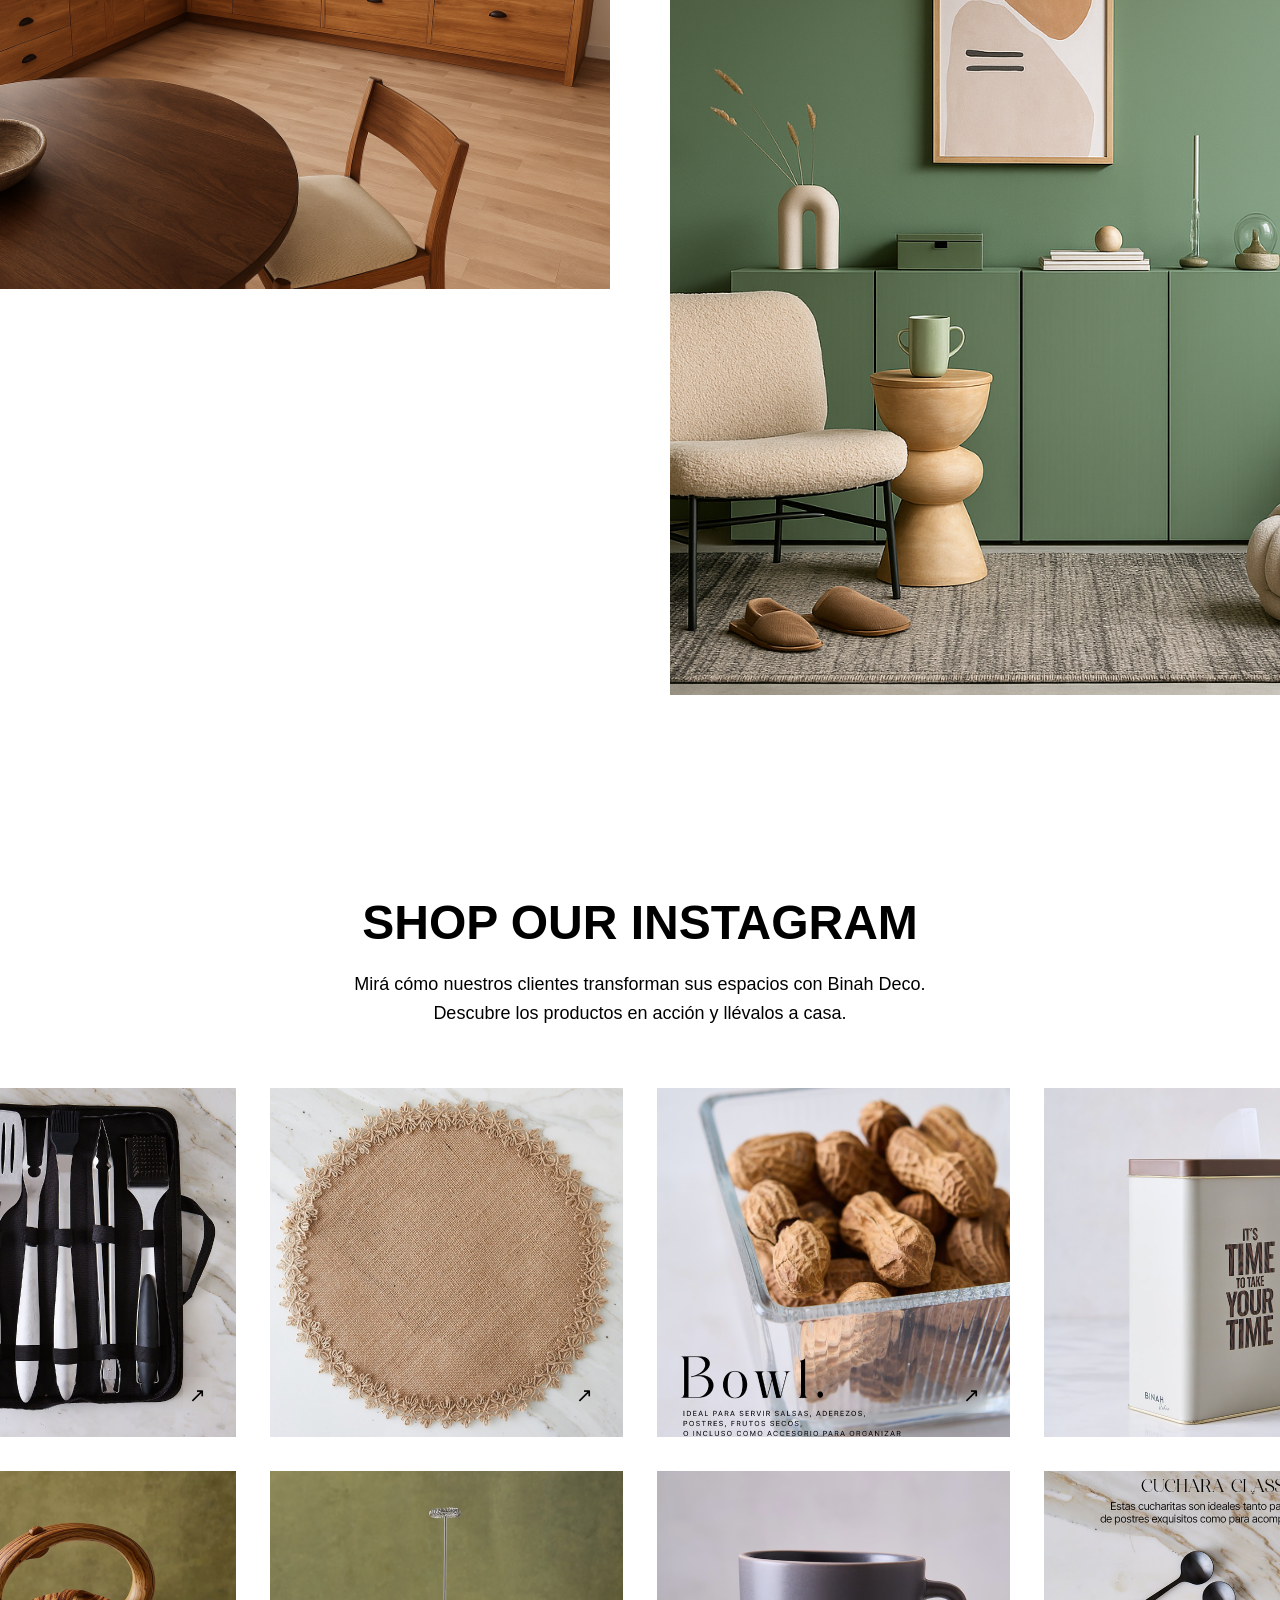
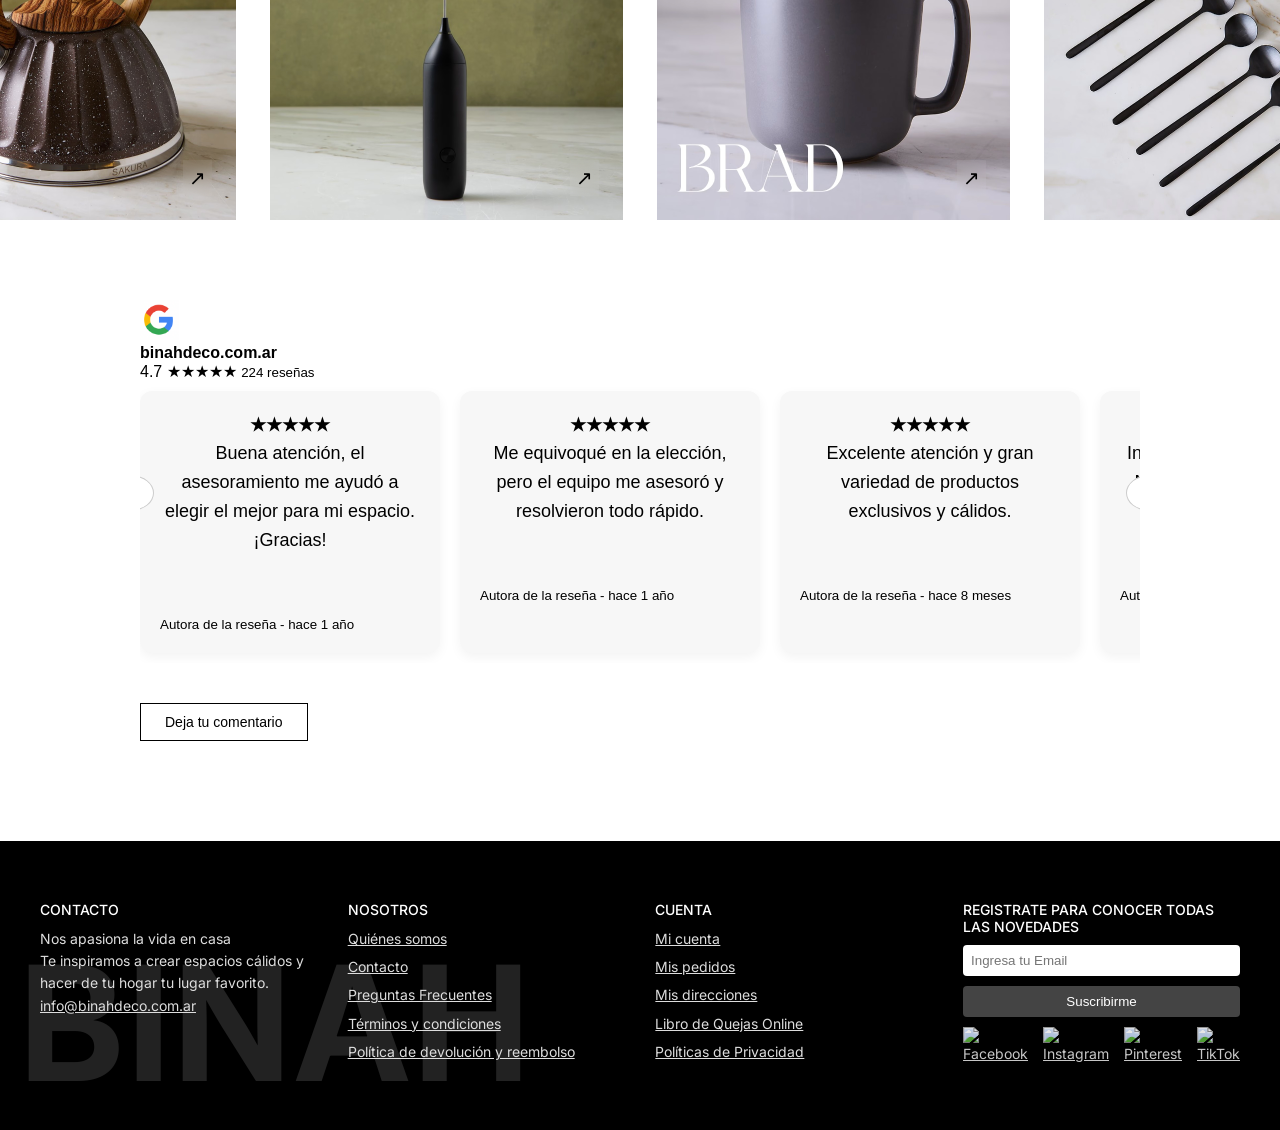
==== commit d9feb356: "Domingo, 80% terminado" ====
--- a/index2.html
+++ b/index2.html
@@ -28,7 +28,7 @@
         <li onmouseover="cambiarImagen('img8.jpg')">Textiles</li>
       </ul>
       <div class="menu-imagen">
-        <img src="img1.jpg" alt="Preview" id="menuImagen">
+        <img src="img/productos/cocina.png" alt="Preview" id="menuImagen">
       </div>
     </div>
     <div class="nav-icons">
